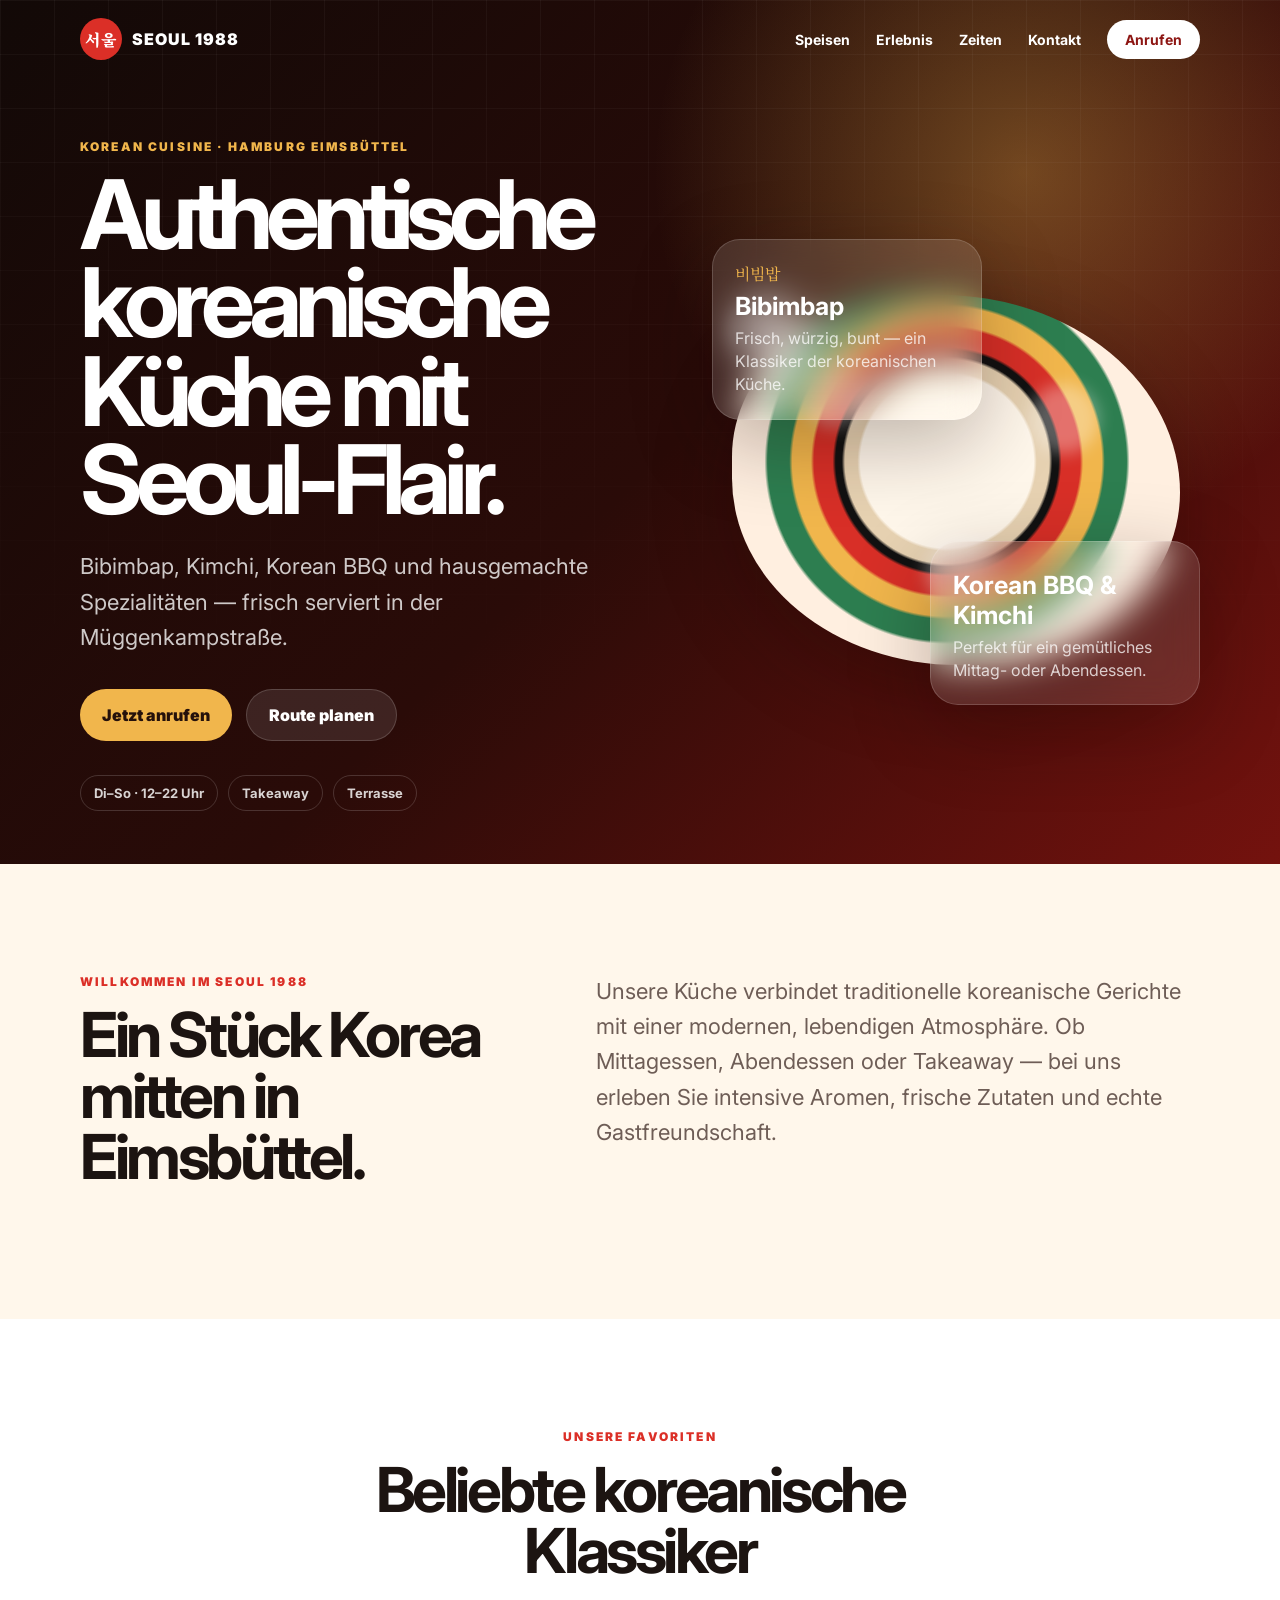
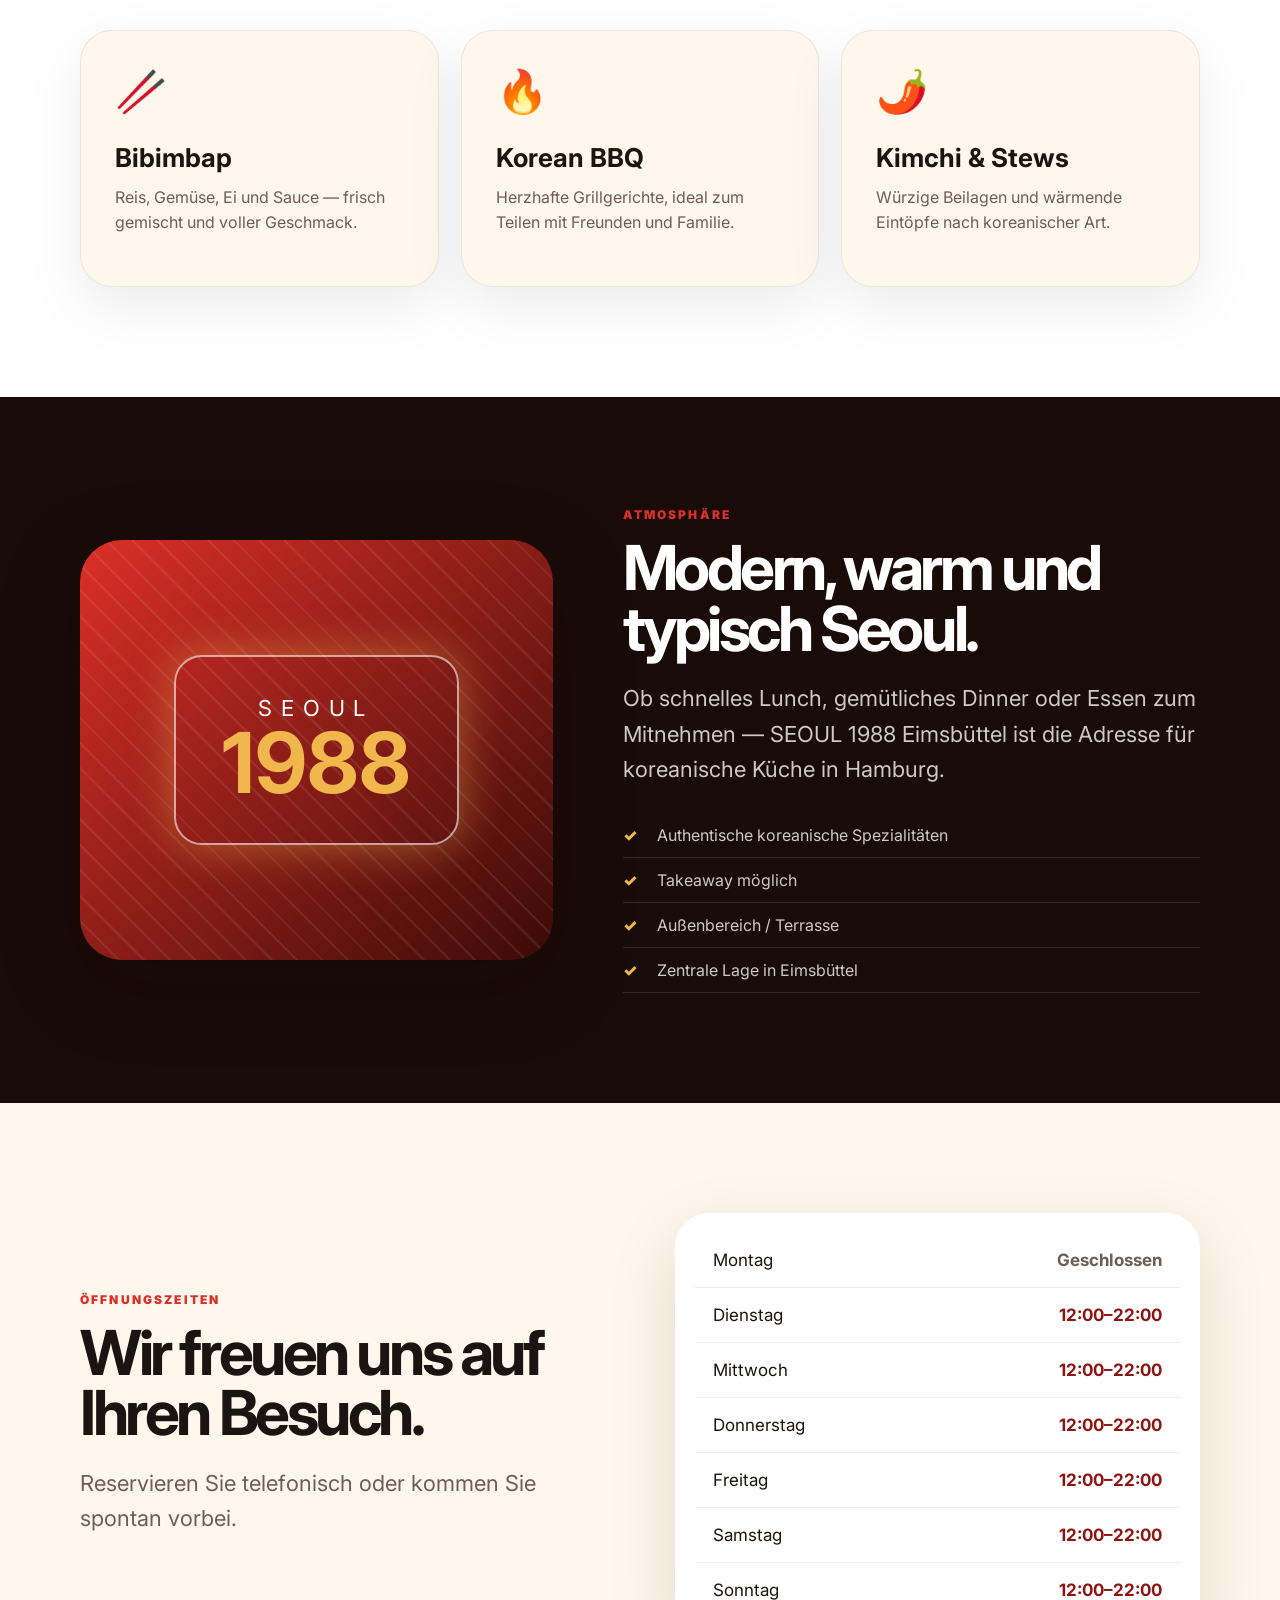
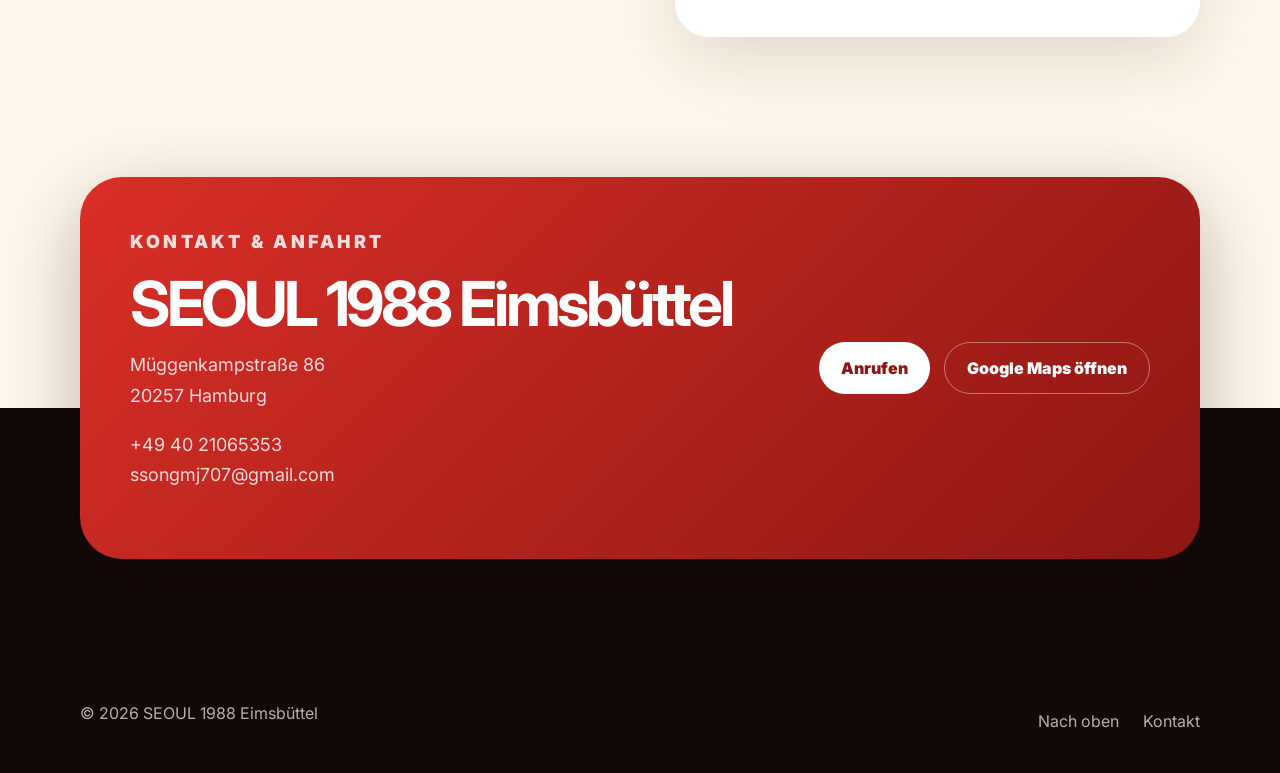
==== index.html @ b2108f38 "Add files via upload" ====
<!DOCTYPE html>
<html lang="de">
<head>
  <meta charset="UTF-8" />
  <meta name="viewport" content="width=device-width, initial-scale=1.0" />
  <title>SEOUL 1988 Eimsbüttel | Koreanisches Restaurant in Hamburg</title>
  <meta name="description" content="SEOUL 1988 Eimsbüttel in Hamburg: authentische koreanische Küche, Bibimbap, Korean BBQ, Kimchi und Takeaway. Dienstag bis Sonntag 12–22 Uhr." />
  <link rel="preconnect" href="https://fonts.googleapis.com">
  <link rel="preconnect" href="https://fonts.gstatic.com" crossorigin>
  <link href="https://fonts.googleapis.com/css2?family=Inter:wght@400;500;600;700;800;900&family=Noto+Serif+KR:wght@600;700&display=swap" rel="stylesheet">
  <link rel="stylesheet" href="style.css" />
</head>
<body>
  <header class="site-header" id="top">
    <nav class="nav">
      <a class="brand" href="#top" aria-label="SEOUL 1988 Startseite">
        <span class="brand-mark">서울</span>
        <span>SEOUL 1988</span>
      </a>
      <button class="nav-toggle" aria-label="Menü öffnen" aria-expanded="false">☰</button>
      <div class="nav-links">
        <a href="#speisen">Speisen</a>
        <a href="#erlebnis">Erlebnis</a>
        <a href="#zeiten">Zeiten</a>
        <a href="#kontakt">Kontakt</a>
        <a class="nav-cta" href="tel:+494021065353">Anrufen</a>
      </div>
    </nav>
  </header>

  <main>
    <section class="hero">
      <div class="hero-bg"></div>
      <div class="container hero-grid">
        <div class="hero-copy reveal">
          <p class="eyebrow">Korean Cuisine · Hamburg Eimsbüttel</p>
          <h1>Authentische koreanische Küche mit Seoul-Flair.</h1>
          <p class="hero-text">Bibimbap, Kimchi, Korean BBQ und hausgemachte Spezialitäten — frisch serviert in der Müggenkampstraße.</p>
          <div class="hero-actions">
            <a class="btn primary" href="tel:+494021065353">Jetzt anrufen</a>
            <a class="btn secondary" href="https://www.google.com/maps/search/?api=1&query=M%C3%BCggenkampstra%C3%9Fe%2086%2020257%20Hamburg" target="_blank" rel="noopener">Route planen</a>
          </div>
          <div class="quick-info">
            <span>Di–So · 12–22 Uhr</span>
            <span>Takeaway</span>
            <span>Terrasse</span>
          </div>
        </div>
        <div class="hero-card reveal">
          <div class="plate-card top-card">
            <span class="korean">비빔밥</span>
            <strong>Bibimbap</strong>
            <p>Frisch, würzig, bunt — ein Klassiker der koreanischen Küche.</p>
          </div>
          <div class="plate-visual" role="img" aria-label="Koreanische Speisen Illustration">
            <span></span><span></span><span></span><span></span><span></span>
          </div>
          <div class="plate-card bottom-card">
            <strong>Korean BBQ & Kimchi</strong>
            <p>Perfekt für ein gemütliches Mittag- oder Abendessen.</p>
          </div>
        </div>
      </div>
    </section>

    <section class="section intro">
      <div class="container two-col">
        <div class="reveal">
          <p class="eyebrow dark">Willkommen im SEOUL 1988</p>
          <h2>Ein Stück Korea mitten in Eimsbüttel.</h2>
        </div>
        <p class="lead reveal">Unsere Küche verbindet traditionelle koreanische Gerichte mit einer modernen, lebendigen Atmosphäre. Ob Mittagessen, Abendessen oder Takeaway — bei uns erleben Sie intensive Aromen, frische Zutaten und echte Gastfreundschaft.</p>
      </div>
    </section>

    <section class="section menu-highlight" id="speisen">
      <div class="container">
        <div class="section-head reveal">
          <p class="eyebrow dark">Unsere Favoriten</p>
          <h2>Beliebte koreanische Klassiker</h2>
        </div>
        <div class="cards">
          <article class="food-card reveal">
            <div class="food-icon">🥢</div>
            <h3>Bibimbap</h3>
            <p>Reis, Gemüse, Ei und Sauce — frisch gemischt und voller Geschmack.</p>
          </article>
          <article class="food-card reveal">
            <div class="food-icon">🔥</div>
            <h3>Korean BBQ</h3>
            <p>Herzhafte Grillgerichte, ideal zum Teilen mit Freunden und Familie.</p>
          </article>
          <article class="food-card reveal">
            <div class="food-icon">🌶️</div>
            <h3>Kimchi & Stews</h3>
            <p>Würzige Beilagen und wärmende Eintöpfe nach koreanischer Art.</p>
          </article>
        </div>
      </div>
    </section>

    <section class="section experience" id="erlebnis">
      <div class="container experience-grid">
        <div class="experience-visual reveal">
          <div class="neon-box">
            <span>SEOUL</span>
            <strong>1988</strong>
          </div>
        </div>
        <div class="reveal">
          <p class="eyebrow dark">Atmosphäre</p>
          <h2>Modern, warm und typisch Seoul.</h2>
          <p class="lead">Ob schnelles Lunch, gemütliches Dinner oder Essen zum Mitnehmen — SEOUL 1988 Eimsbüttel ist die Adresse für koreanische Küche in Hamburg.</p>
          <ul class="check-list">
            <li>Authentische koreanische Spezialitäten</li>
            <li>Takeaway möglich</li>
            <li>Außenbereich / Terrasse</li>
            <li>Zentrale Lage in Eimsbüttel</li>
          </ul>
        </div>
      </div>
    </section>

    <section class="section hours" id="zeiten">
      <div class="container hours-grid">
        <div class="reveal">
          <p class="eyebrow dark">Öffnungszeiten</p>
          <h2>Wir freuen uns auf Ihren Besuch.</h2>
          <p class="lead">Reservieren Sie telefonisch oder kommen Sie spontan vorbei.</p>
        </div>
        <div class="hours-card reveal">
          <div class="hour-row closed"><span>Montag</span><strong>Geschlossen</strong></div>
          <div class="hour-row"><span>Dienstag</span><strong>12:00–22:00</strong></div>
          <div class="hour-row"><span>Mittwoch</span><strong>12:00–22:00</strong></div>
          <div class="hour-row"><span>Donnerstag</span><strong>12:00–22:00</strong></div>
          <div class="hour-row"><span>Freitag</span><strong>12:00–22:00</strong></div>
          <div class="hour-row"><span>Samstag</span><strong>12:00–22:00</strong></div>
          <div class="hour-row"><span>Sonntag</span><strong>12:00–22:00</strong></div>
        </div>
      </div>
    </section>

    <section class="section contact" id="kontakt">
      <div class="container contact-card reveal">
        <div>
          <p class="eyebrow">Kontakt & Anfahrt</p>
          <h2>SEOUL 1988 Eimsbüttel</h2>
          <p>Müggenkampstraße 86<br>20257 Hamburg</p>
          <p><a href="tel:+494021065353">+49 40 21065353</a><br><a href="mailto:ssongmj707@gmail.com">ssongmj707@gmail.com</a></p>
        </div>
        <div class="contact-actions">
          <a class="btn light" href="tel:+494021065353">Anrufen</a>
          <a class="btn outline-light" href="https://www.google.com/maps/search/?api=1&query=M%C3%BCggenkampstra%C3%9Fe%2086%2020257%20Hamburg" target="_blank" rel="noopener">Google Maps öffnen</a>
        </div>
      </div>
    </section>
  </main>

  <footer class="footer">
    <div class="container footer-grid">
      <p>© <span id="year"></span> SEOUL 1988 Eimsbüttel</p>
      <div>
        <a href="#top">Nach oben</a>
        <a href="#kontakt">Kontakt</a>
      </div>
    </div>
  </footer>

  <script src="script.js"></script>
</body>
</html>
---- style.css ----
:root{--bg:#130b09;--paper:#fff7eb;--ink:#1c1411;--muted:#6e5d56;--red:#db2f27;--red2:#8d1613;--gold:#f1b64c;--line:rgba(255,255,255,.16);--shadow:0 24px 80px rgba(25,7,5,.28)}*{box-sizing:border-box}html{scroll-behavior:smooth}body{margin:0;font-family:Inter,system-ui,-apple-system,Segoe UI,sans-serif;background:var(--paper);color:var(--ink)}a{color:inherit;text-decoration:none}.container{width:min(1120px,92vw);margin:auto}.site-header{position:fixed;top:0;left:0;right:0;z-index:20;padding:18px 0;transition:.25s}.site-header.scrolled{background:rgba(19,11,9,.88);backdrop-filter:blur(18px);padding:10px 0}.nav{width:min(1120px,92vw);margin:auto;display:flex;align-items:center;justify-content:space-between}.brand{display:flex;align-items:center;gap:10px;color:#fff;font-weight:900;letter-spacing:.06em}.brand-mark{display:grid;place-items:center;width:42px;height:42px;border-radius:50%;background:var(--red);font-family:'Noto Serif KR',serif}.nav-links{display:flex;align-items:center;gap:26px;color:#fff;font-size:14px;font-weight:700}.nav-cta{background:#fff;color:var(--red2);padding:11px 18px;border-radius:999px}.nav-toggle{display:none;background:none;border:0;color:white;font-size:28px}.hero{position:relative;min-height:96vh;display:flex;align-items:center;overflow:hidden;background:radial-gradient(circle at 80% 20%,rgba(241,182,76,.35),transparent 30%),linear-gradient(135deg,#120907 0%,#2a0b08 52%,#74120e 100%);color:#fff}.hero-bg:before{content:"";position:absolute;inset:0;background-image:linear-gradient(rgba(255,255,255,.04) 1px,transparent 1px),linear-gradient(90deg,rgba(255,255,255,.04) 1px,transparent 1px);background-size:54px 54px;mask-image:linear-gradient(to bottom,#000,transparent 85%)}.hero-grid{position:relative;display:grid;grid-template-columns:1.08fr .92fr;align-items:center;gap:60px;padding-top:86px}.eyebrow{margin:0 0 16px;text-transform:uppercase;letter-spacing:.18em;color:var(--gold);font-size:12px;font-weight:900}.eyebrow.dark{color:var(--red)}h1,h2,h3,p{margin-top:0}h1{font-size:clamp(48px,8vw,96px);line-height:.92;letter-spacing:-.075em;margin-bottom:26px}h2{font-size:clamp(34px,5vw,62px);line-height:.98;letter-spacing:-.055em;margin-bottom:22px}.hero-text,.lead{font-size:clamp(18px,2vw,22px);line-height:1.6;color:rgba(255,255,255,.78);max-width:650px}.lead{color:var(--muted)}.hero-actions{display:flex;gap:14px;flex-wrap:wrap;margin:34px 0}.btn{display:inline-flex;align-items:center;justify-content:center;border-radius:999px;padding:15px 22px;font-weight:900;transition:.2s}.btn:hover{transform:translateY(-2px)}.primary{background:var(--gold);color:#25110b}.secondary{background:rgba(255,255,255,.1);border:1px solid var(--line);color:#fff}.light{background:#fff;color:var(--red2)}.outline-light{border:1px solid rgba(255,255,255,.4);color:#fff}.quick-info{display:flex;gap:10px;flex-wrap:wrap}.quick-info span{border:1px solid var(--line);border-radius:999px;padding:9px 13px;color:rgba(255,255,255,.82);font-size:13px;font-weight:700}.hero-card{position:relative;min-height:540px}.plate-visual{position:absolute;inset:90px 20px 80px;border-radius:45% 55% 48% 52%;background:radial-gradient(circle at 48% 45%,#fff7eb 0 28%,#e7d2b2 29% 33%,#111 34% 36%,#d82f27 37% 43%,#f1b64c 44% 50%,#2d7e50 51% 58%,#ffefe0 59% 100%);box-shadow:var(--shadow);animation:float 5s ease-in-out infinite}.plate-visual span{position:absolute;width:70px;height:70px;border-radius:50%;background:rgba(255,255,255,.32);filter:blur(8px)}.plate-visual span:nth-child(1){left:15%;top:17%}.plate-visual span:nth-child(2){right:18%;top:24%}.plate-visual span:nth-child(3){left:43%;bottom:16%}.plate-card{position:absolute;z-index:2;background:rgba(255,255,255,.12);border:1px solid var(--line);backdrop-filter:blur(18px);border-radius:28px;padding:22px;box-shadow:var(--shadow);max-width:270px}.plate-card strong{display:block;font-size:25px;margin:6px 0}.plate-card p{color:rgba(255,255,255,.76);line-height:1.45;margin:0}.korean{color:var(--gold);font-family:'Noto Serif KR',serif}.top-card{top:34px;left:0}.bottom-card{right:0;bottom:40px}.section{padding:110px 0}.two-col{display:grid;grid-template-columns:.85fr 1.15fr;gap:70px;align-items:start}.menu-highlight{background:#fff}.section-head{text-align:center;max-width:720px;margin:0 auto 48px}.cards{display:grid;grid-template-columns:repeat(3,1fr);gap:22px}.food-card{background:var(--paper);border:1px solid rgba(28,20,17,.08);border-radius:32px;padding:34px;box-shadow:0 20px 60px rgba(30,14,9,.08)}.food-icon{font-size:42px;margin-bottom:26px}.food-card h3{font-size:26px;margin-bottom:12px}.food-card p{color:var(--muted);line-height:1.6}.experience{background:#190b08;color:#fff}.experience h2{color:#fff}.experience-grid{display:grid;grid-template-columns:.9fr 1.1fr;gap:70px;align-items:center}.experience .lead,.experience li{color:rgba(255,255,255,.78)}.experience-visual{min-height:420px;border-radius:42px;background:linear-gradient(135deg,#db2f27,#3b0b08);display:grid;place-items:center;box-shadow:var(--shadow);overflow:hidden;position:relative}.experience-visual:before{content:"";position:absolute;inset:-30%;background:repeating-linear-gradient(45deg,rgba(255,255,255,.08) 0 2px,transparent 2px 18px);animation:move 12s linear infinite}.neon-box{position:relative;text-align:center;border:2px solid rgba(255,255,255,.6);border-radius:28px;padding:38px 46px;box-shadow:0 0 45px rgba(241,182,76,.45)}.neon-box span{display:block;font-size:22px;letter-spacing:.4em}.neon-box strong{font-size:84px;line-height:1;color:var(--gold)}.check-list{list-style:none;padding:0;margin:26px 0 0}.check-list li{padding:12px 0 12px 34px;position:relative;border-bottom:1px solid rgba(255,255,255,.12)}.check-list li:before{content:"✓";position:absolute;left:0;color:var(--gold);font-weight:900}.hours{background:var(--paper)}.hours-grid{display:grid;grid-template-columns:1fr 1fr;gap:70px;align-items:center}.hours-card{background:#fff;border-radius:34px;padding:20px;box-shadow:0 24px 70px rgba(30,14,9,.12)}.hour-row{display:flex;justify-content:space-between;gap:20px;padding:17px 18px;border-bottom:1px solid rgba(28,20,17,.08);font-size:17px}.hour-row:last-child{border-bottom:0}.hour-row strong{color:var(--red2)}.closed strong{color:var(--muted)}.contact{padding-top:30px;background:linear-gradient(to bottom,var(--paper) 0 50%,#120907 50% 100%)}.contact-card{display:grid;grid-template-columns:1fr auto;gap:30px;align-items:center;background:linear-gradient(135deg,#d92f27,#8d1613);color:#fff;border-radius:42px;padding:50px;box-shadow:var(--shadow)}.contact-card h2{margin-bottom:16px}.contact-card p{font-size:18px;line-height:1.7;color:rgba(255,255,255,.84)}.contact-actions{display:flex;gap:14px;flex-wrap:wrap}.footer{background:#120907;color:rgba(255,255,255,.68);padding:34px 0}.footer-grid{display:flex;align-items:center;justify-content:space-between;gap:20px}.footer a{margin-left:20px}.reveal{opacity:0;transform:translateY(24px);transition:.65s ease}.reveal.visible{opacity:1;transform:none}@keyframes float{50%{transform:translateY(-16px) rotate(2deg)}}@keyframes move{to{transform:translateX(80px)}}@media(max-width:860px){.nav-toggle{display:block}.nav-links{position:absolute;top:72px;left:4vw;right:4vw;background:rgba(19,11,9,.96);border:1px solid var(--line);border-radius:24px;padding:22px;display:none;flex-direction:column;align-items:flex-start}.nav-links.open{display:flex}.hero-grid,.two-col,.experience-grid,.hours-grid,.contact-card{grid-template-columns:1fr}.hero{min-height:auto;padding:120px 0 70px}.hero-card{min-height:430px}.cards{grid-template-columns:1fr}.section{padding:74px 0}.contact-card{padding:34px}.footer-grid{flex-direction:column;align-items:flex-start}.footer a{margin:0 18px 0 0}}@media(max-width:520px){h1{font-size:50px}.hero-card{display:none}.contact-actions,.hero-actions{flex-direction:column}.btn{width:100%}}
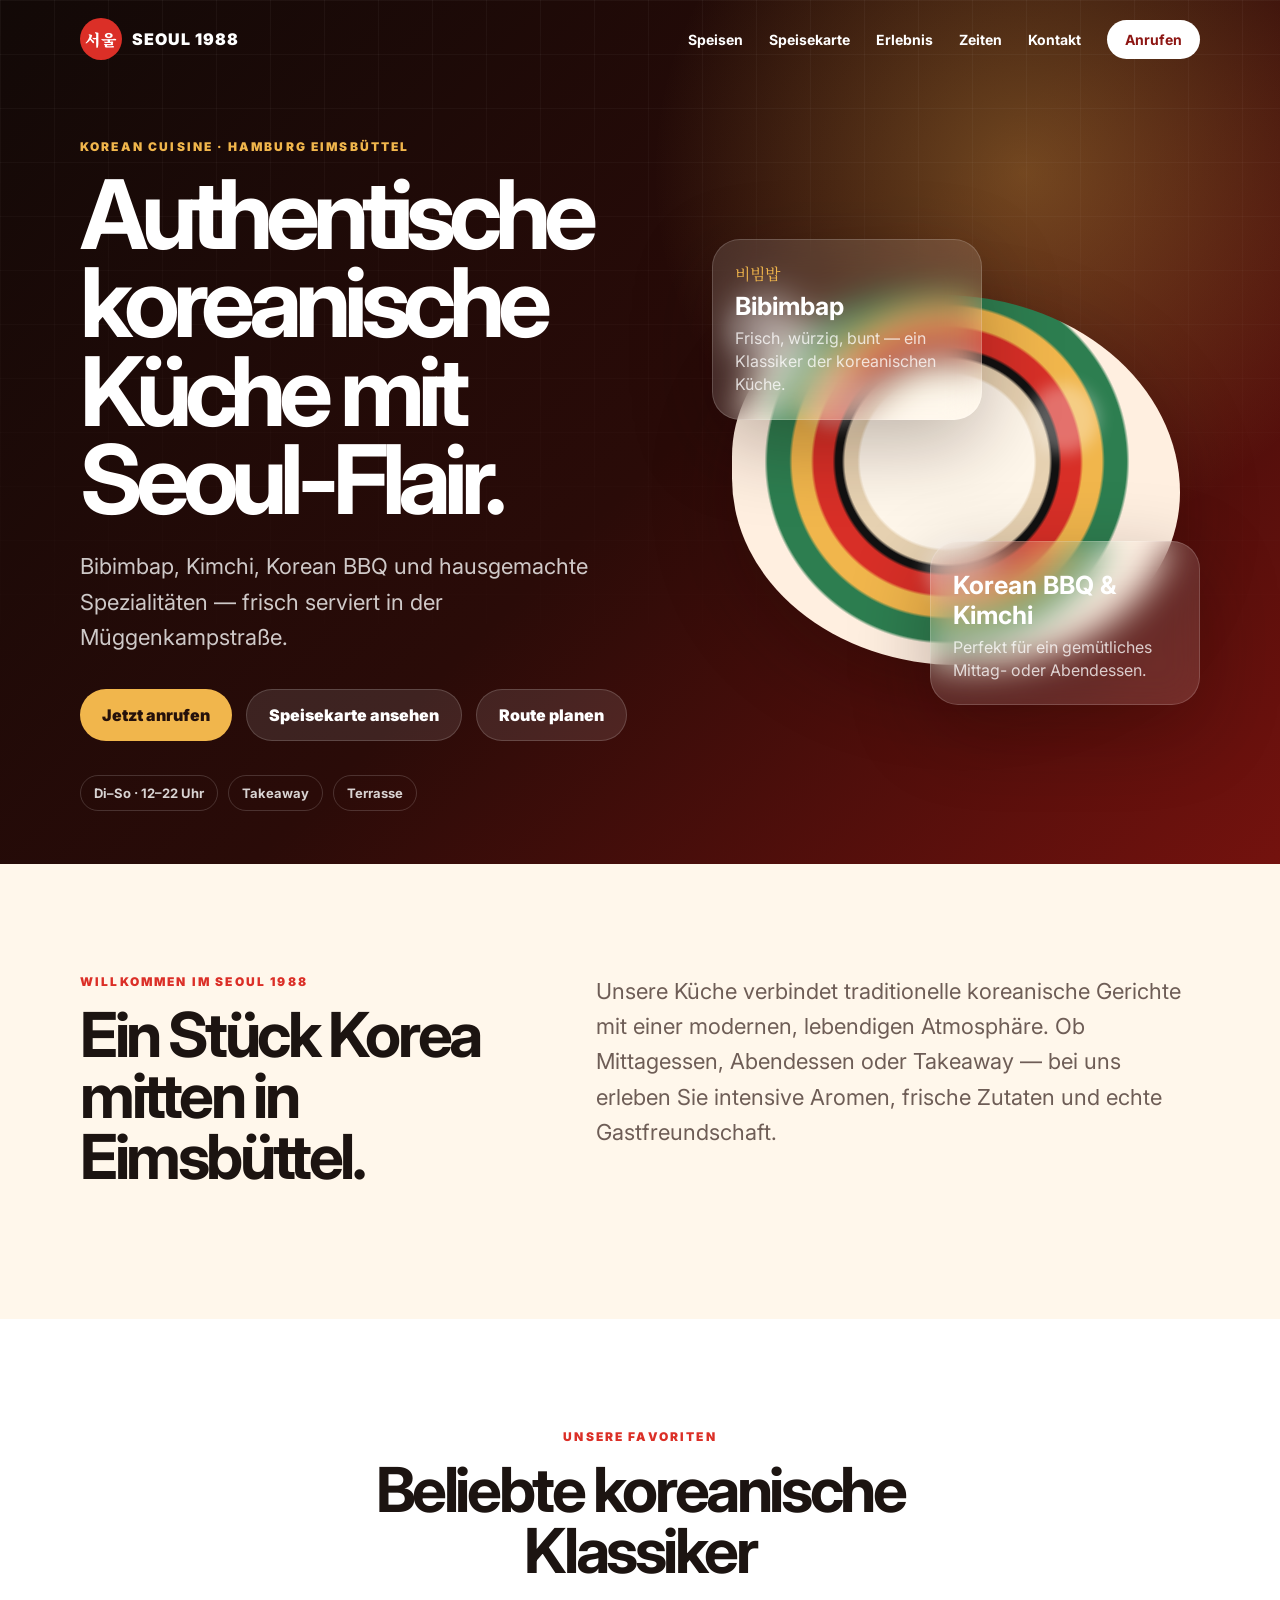
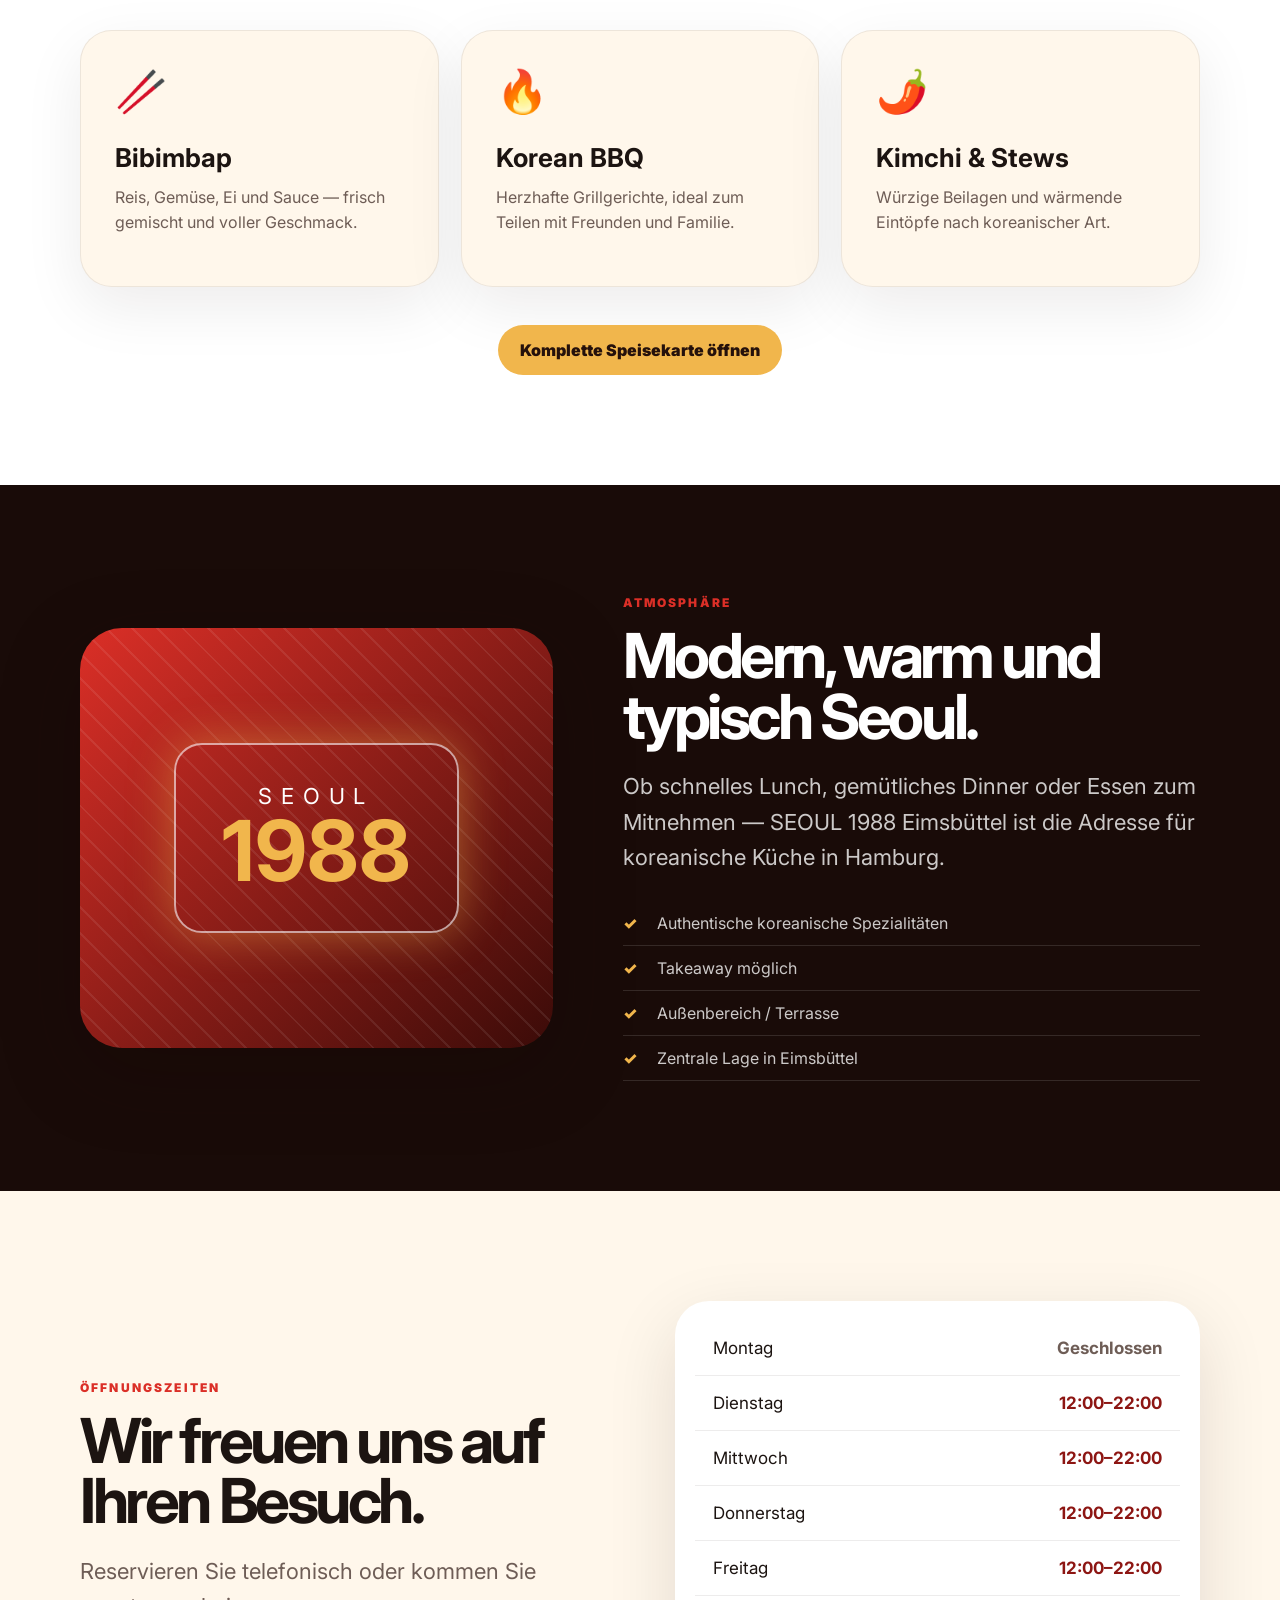
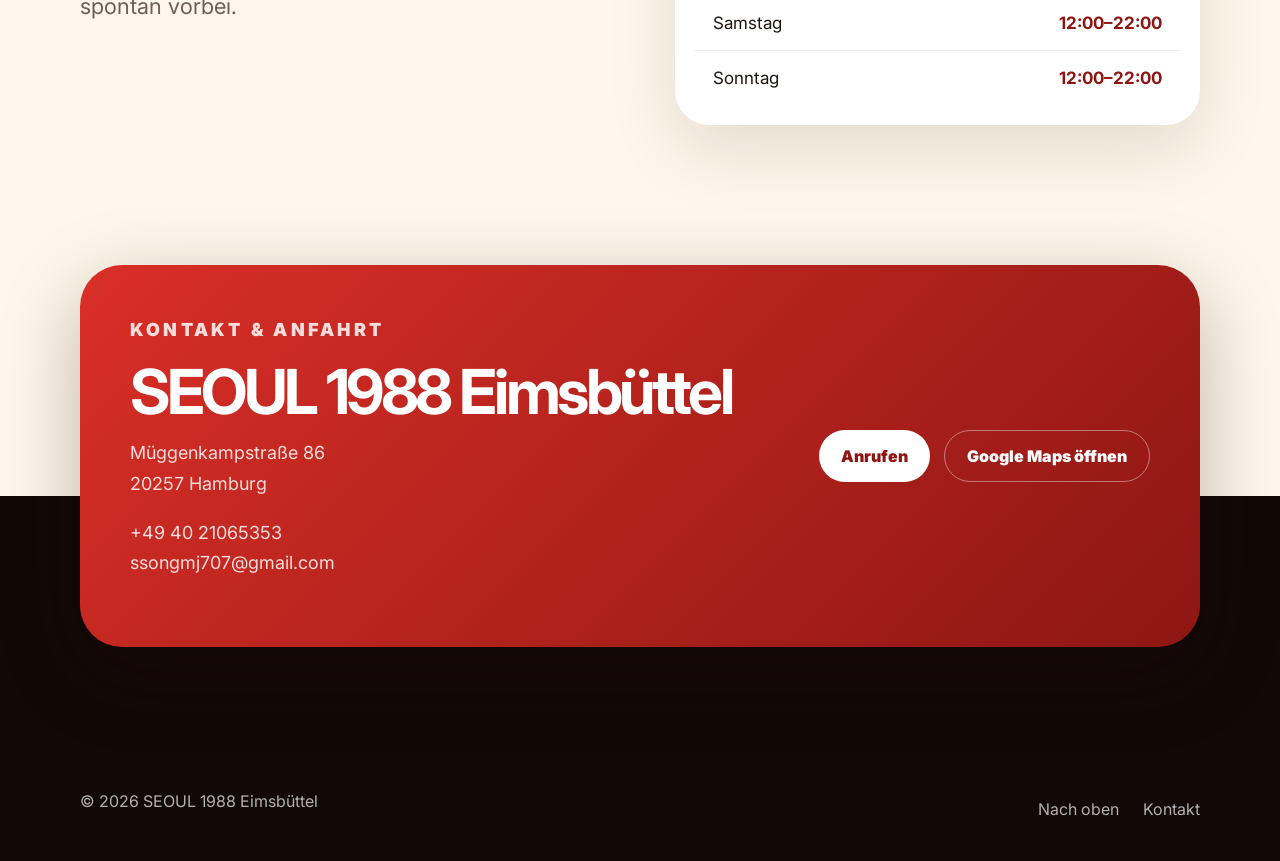
==== commit 46224bd9: "Add files via upload" ====
--- a/index.html
+++ b/index.html
@@ -20,6 +20,7 @@
       <button class="nav-toggle" aria-label="Menü öffnen" aria-expanded="false">☰</button>
       <div class="nav-links">
         <a href="#speisen">Speisen</a>
+        <a href="speisekarte.html">Speisekarte</a>
         <a href="#erlebnis">Erlebnis</a>
         <a href="#zeiten">Zeiten</a>
         <a href="#kontakt">Kontakt</a>
@@ -38,6 +39,7 @@
           <p class="hero-text">Bibimbap, Kimchi, Korean BBQ und hausgemachte Spezialitäten — frisch serviert in der Müggenkampstraße.</p>
           <div class="hero-actions">
             <a class="btn primary" href="tel:+494021065353">Jetzt anrufen</a>
+            <a class="btn secondary" href="speisekarte.html">Speisekarte ansehen</a>
             <a class="btn secondary" href="https://www.google.com/maps/search/?api=1&query=M%C3%BCggenkampstra%C3%9Fe%2086%2020257%20Hamburg" target="_blank" rel="noopener">Route planen</a>
           </div>
           <div class="quick-info">
@@ -96,6 +98,7 @@
             <p>Würzige Beilagen und wärmende Eintöpfe nach koreanischer Art.</p>
           </article>
         </div>
+        <div class="menu-cta reveal"><a class="btn primary" href="speisekarte.html">Komplette Speisekarte öffnen</a></div>
       </div>
     </section>
 
--- a/style.css
+++ b/style.css
@@ -1 +1,2 @@
 :root{--bg:#130b09;--paper:#fff7eb;--ink:#1c1411;--muted:#6e5d56;--red:#db2f27;--red2:#8d1613;--gold:#f1b64c;--line:rgba(255,255,255,.16);--shadow:0 24px 80px rgba(25,7,5,.28)}*{box-sizing:border-box}html{scroll-behavior:smooth}body{margin:0;font-family:Inter,system-ui,-apple-system,Segoe UI,sans-serif;background:var(--paper);color:var(--ink)}a{color:inherit;text-decoration:none}.container{width:min(1120px,92vw);margin:auto}.site-header{position:fixed;top:0;left:0;right:0;z-index:20;padding:18px 0;transition:.25s}.site-header.scrolled{background:rgba(19,11,9,.88);backdrop-filter:blur(18px);padding:10px 0}.nav{width:min(1120px,92vw);margin:auto;display:flex;align-items:center;justify-content:space-between}.brand{display:flex;align-items:center;gap:10px;color:#fff;font-weight:900;letter-spacing:.06em}.brand-mark{display:grid;place-items:center;width:42px;height:42px;border-radius:50%;background:var(--red);font-family:'Noto Serif KR',serif}.nav-links{display:flex;align-items:center;gap:26px;color:#fff;font-size:14px;font-weight:700}.nav-cta{background:#fff;color:var(--red2);padding:11px 18px;border-radius:999px}.nav-toggle{display:none;background:none;border:0;color:white;font-size:28px}.hero{position:relative;min-height:96vh;display:flex;align-items:center;overflow:hidden;background:radial-gradient(circle at 80% 20%,rgba(241,182,76,.35),transparent 30%),linear-gradient(135deg,#120907 0%,#2a0b08 52%,#74120e 100%);color:#fff}.hero-bg:before{content:"";position:absolute;inset:0;background-image:linear-gradient(rgba(255,255,255,.04) 1px,transparent 1px),linear-gradient(90deg,rgba(255,255,255,.04) 1px,transparent 1px);background-size:54px 54px;mask-image:linear-gradient(to bottom,#000,transparent 85%)}.hero-grid{position:relative;display:grid;grid-template-columns:1.08fr .92fr;align-items:center;gap:60px;padding-top:86px}.eyebrow{margin:0 0 16px;text-transform:uppercase;letter-spacing:.18em;color:var(--gold);font-size:12px;font-weight:900}.eyebrow.dark{color:var(--red)}h1,h2,h3,p{margin-top:0}h1{font-size:clamp(48px,8vw,96px);line-height:.92;letter-spacing:-.075em;margin-bottom:26px}h2{font-size:clamp(34px,5vw,62px);line-height:.98;letter-spacing:-.055em;margin-bottom:22px}.hero-text,.lead{font-size:clamp(18px,2vw,22px);line-height:1.6;color:rgba(255,255,255,.78);max-width:650px}.lead{color:var(--muted)}.hero-actions{display:flex;gap:14px;flex-wrap:wrap;margin:34px 0}.btn{display:inline-flex;align-items:center;justify-content:center;border-radius:999px;padding:15px 22px;font-weight:900;transition:.2s}.btn:hover{transform:translateY(-2px)}.primary{background:var(--gold);color:#25110b}.secondary{background:rgba(255,255,255,.1);border:1px solid var(--line);color:#fff}.light{background:#fff;color:var(--red2)}.outline-light{border:1px solid rgba(255,255,255,.4);color:#fff}.quick-info{display:flex;gap:10px;flex-wrap:wrap}.quick-info span{border:1px solid var(--line);border-radius:999px;padding:9px 13px;color:rgba(255,255,255,.82);font-size:13px;font-weight:700}.hero-card{position:relative;min-height:540px}.plate-visual{position:absolute;inset:90px 20px 80px;border-radius:45% 55% 48% 52%;background:radial-gradient(circle at 48% 45%,#fff7eb 0 28%,#e7d2b2 29% 33%,#111 34% 36%,#d82f27 37% 43%,#f1b64c 44% 50%,#2d7e50 51% 58%,#ffefe0 59% 100%);box-shadow:var(--shadow);animation:float 5s ease-in-out infinite}.plate-visual span{position:absolute;width:70px;height:70px;border-radius:50%;background:rgba(255,255,255,.32);filter:blur(8px)}.plate-visual span:nth-child(1){left:15%;top:17%}.plate-visual span:nth-child(2){right:18%;top:24%}.plate-visual span:nth-child(3){left:43%;bottom:16%}.plate-card{position:absolute;z-index:2;background:rgba(255,255,255,.12);border:1px solid var(--line);backdrop-filter:blur(18px);border-radius:28px;padding:22px;box-shadow:var(--shadow);max-width:270px}.plate-card strong{display:block;font-size:25px;margin:6px 0}.plate-card p{color:rgba(255,255,255,.76);line-height:1.45;margin:0}.korean{color:var(--gold);font-family:'Noto Serif KR',serif}.top-card{top:34px;left:0}.bottom-card{right:0;bottom:40px}.section{padding:110px 0}.two-col{display:grid;grid-template-columns:.85fr 1.15fr;gap:70px;align-items:start}.menu-highlight{background:#fff}.section-head{text-align:center;max-width:720px;margin:0 auto 48px}.cards{display:grid;grid-template-columns:repeat(3,1fr);gap:22px}.food-card{background:var(--paper);border:1px solid rgba(28,20,17,.08);border-radius:32px;padding:34px;box-shadow:0 20px 60px rgba(30,14,9,.08)}.food-icon{font-size:42px;margin-bottom:26px}.food-card h3{font-size:26px;margin-bottom:12px}.food-card p{color:var(--muted);line-height:1.6}.experience{background:#190b08;color:#fff}.experience h2{color:#fff}.experience-grid{display:grid;grid-template-columns:.9fr 1.1fr;gap:70px;align-items:center}.experience .lead,.experience li{color:rgba(255,255,255,.78)}.experience-visual{min-height:420px;border-radius:42px;background:linear-gradient(135deg,#db2f27,#3b0b08);display:grid;place-items:center;box-shadow:var(--shadow);overflow:hidden;position:relative}.experience-visual:before{content:"";position:absolute;inset:-30%;background:repeating-linear-gradient(45deg,rgba(255,255,255,.08) 0 2px,transparent 2px 18px);animation:move 12s linear infinite}.neon-box{position:relative;text-align:center;border:2px solid rgba(255,255,255,.6);border-radius:28px;padding:38px 46px;box-shadow:0 0 45px rgba(241,182,76,.45)}.neon-box span{display:block;font-size:22px;letter-spacing:.4em}.neon-box strong{font-size:84px;line-height:1;color:var(--gold)}.check-list{list-style:none;padding:0;margin:26px 0 0}.check-list li{padding:12px 0 12px 34px;position:relative;border-bottom:1px solid rgba(255,255,255,.12)}.check-list li:before{content:"✓";position:absolute;left:0;color:var(--gold);font-weight:900}.hours{background:var(--paper)}.hours-grid{display:grid;grid-template-columns:1fr 1fr;gap:70px;align-items:center}.hours-card{background:#fff;border-radius:34px;padding:20px;box-shadow:0 24px 70px rgba(30,14,9,.12)}.hour-row{display:flex;justify-content:space-between;gap:20px;padding:17px 18px;border-bottom:1px solid rgba(28,20,17,.08);font-size:17px}.hour-row:last-child{border-bottom:0}.hour-row strong{color:var(--red2)}.closed strong{color:var(--muted)}.contact{padding-top:30px;background:linear-gradient(to bottom,var(--paper) 0 50%,#120907 50% 100%)}.contact-card{display:grid;grid-template-columns:1fr auto;gap:30px;align-items:center;background:linear-gradient(135deg,#d92f27,#8d1613);color:#fff;border-radius:42px;padding:50px;box-shadow:var(--shadow)}.contact-card h2{margin-bottom:16px}.contact-card p{font-size:18px;line-height:1.7;color:rgba(255,255,255,.84)}.contact-actions{display:flex;gap:14px;flex-wrap:wrap}.footer{background:#120907;color:rgba(255,255,255,.68);padding:34px 0}.footer-grid{display:flex;align-items:center;justify-content:space-between;gap:20px}.footer a{margin-left:20px}.reveal{opacity:0;transform:translateY(24px);transition:.65s ease}.reveal.visible{opacity:1;transform:none}@keyframes float{50%{transform:translateY(-16px) rotate(2deg)}}@keyframes move{to{transform:translateX(80px)}}@media(max-width:860px){.nav-toggle{display:block}.nav-links{position:absolute;top:72px;left:4vw;right:4vw;background:rgba(19,11,9,.96);border:1px solid var(--line);border-radius:24px;padding:22px;display:none;flex-direction:column;align-items:flex-start}.nav-links.open{display:flex}.hero-grid,.two-col,.experience-grid,.hours-grid,.contact-card{grid-template-columns:1fr}.hero{min-height:auto;padding:120px 0 70px}.hero-card{min-height:430px}.cards{grid-template-columns:1fr}.section{padding:74px 0}.contact-card{padding:34px}.footer-grid{flex-direction:column;align-items:flex-start}.footer a{margin:0 18px 0 0}}@media(max-width:520px){h1{font-size:50px}.hero-card{display:none}.contact-actions,.hero-actions{flex-direction:column}.btn{width:100%}}
+.menu-cta{text-align:center;margin-top:38px}.menu-page{background:#fff7eb}.menu-hero{padding:150px 0 70px;background:radial-gradient(circle at 80% 0,rgba(241,182,76,.28),transparent 34%),linear-gradient(135deg,#120907,#74120e);color:#fff}.menu-hero h1{max-width:900px}.menu-pills{display:flex;flex-wrap:wrap;gap:10px;margin-top:30px}.menu-pills a{border:1px solid rgba(255,255,255,.22);background:rgba(255,255,255,.09);color:#fff;border-radius:999px;padding:11px 15px;font-weight:900;font-size:14px}.menu-board{background:#fff7eb}.menu-layout{display:grid;grid-template-columns:repeat(2,1fr);gap:24px}.menu-category{background:#fff;border:1px solid rgba(28,20,17,.08);border-radius:32px;padding:30px;box-shadow:0 20px 60px rgba(30,14,9,.08);scroll-margin-top:100px}.menu-category h2{font-size:34px;margin-bottom:18px;color:#8d1613}.category-note{color:#6e5d56;line-height:1.5;margin-bottom:18px}.dish{display:flex;justify-content:space-between;gap:20px;padding:15px 0;border-bottom:1px dashed rgba(28,20,17,.18)}.dish:last-child{border-bottom:0}.dish strong{font-size:17px}.dish span{display:block;color:#6e5d56;font-size:14px;line-height:1.45;margin-top:5px}.dish b{white-space:nowrap;color:#db2f27;font-size:18px}.dish.small{padding:11px 0}.drinks{background:linear-gradient(180deg,#fff,#fff7eb)}.original-menu{background:#fff}.original-menu img{width:100%;border-radius:32px;box-shadow:0 24px 70px rgba(30,14,9,.16);border:1px solid rgba(28,20,17,.08)}@media(max-width:860px){.menu-layout{grid-template-columns:1fr}.menu-hero{padding:130px 0 56px}.menu-category{padding:24px}.dish{gap:14px}.dish strong{font-size:16px}}
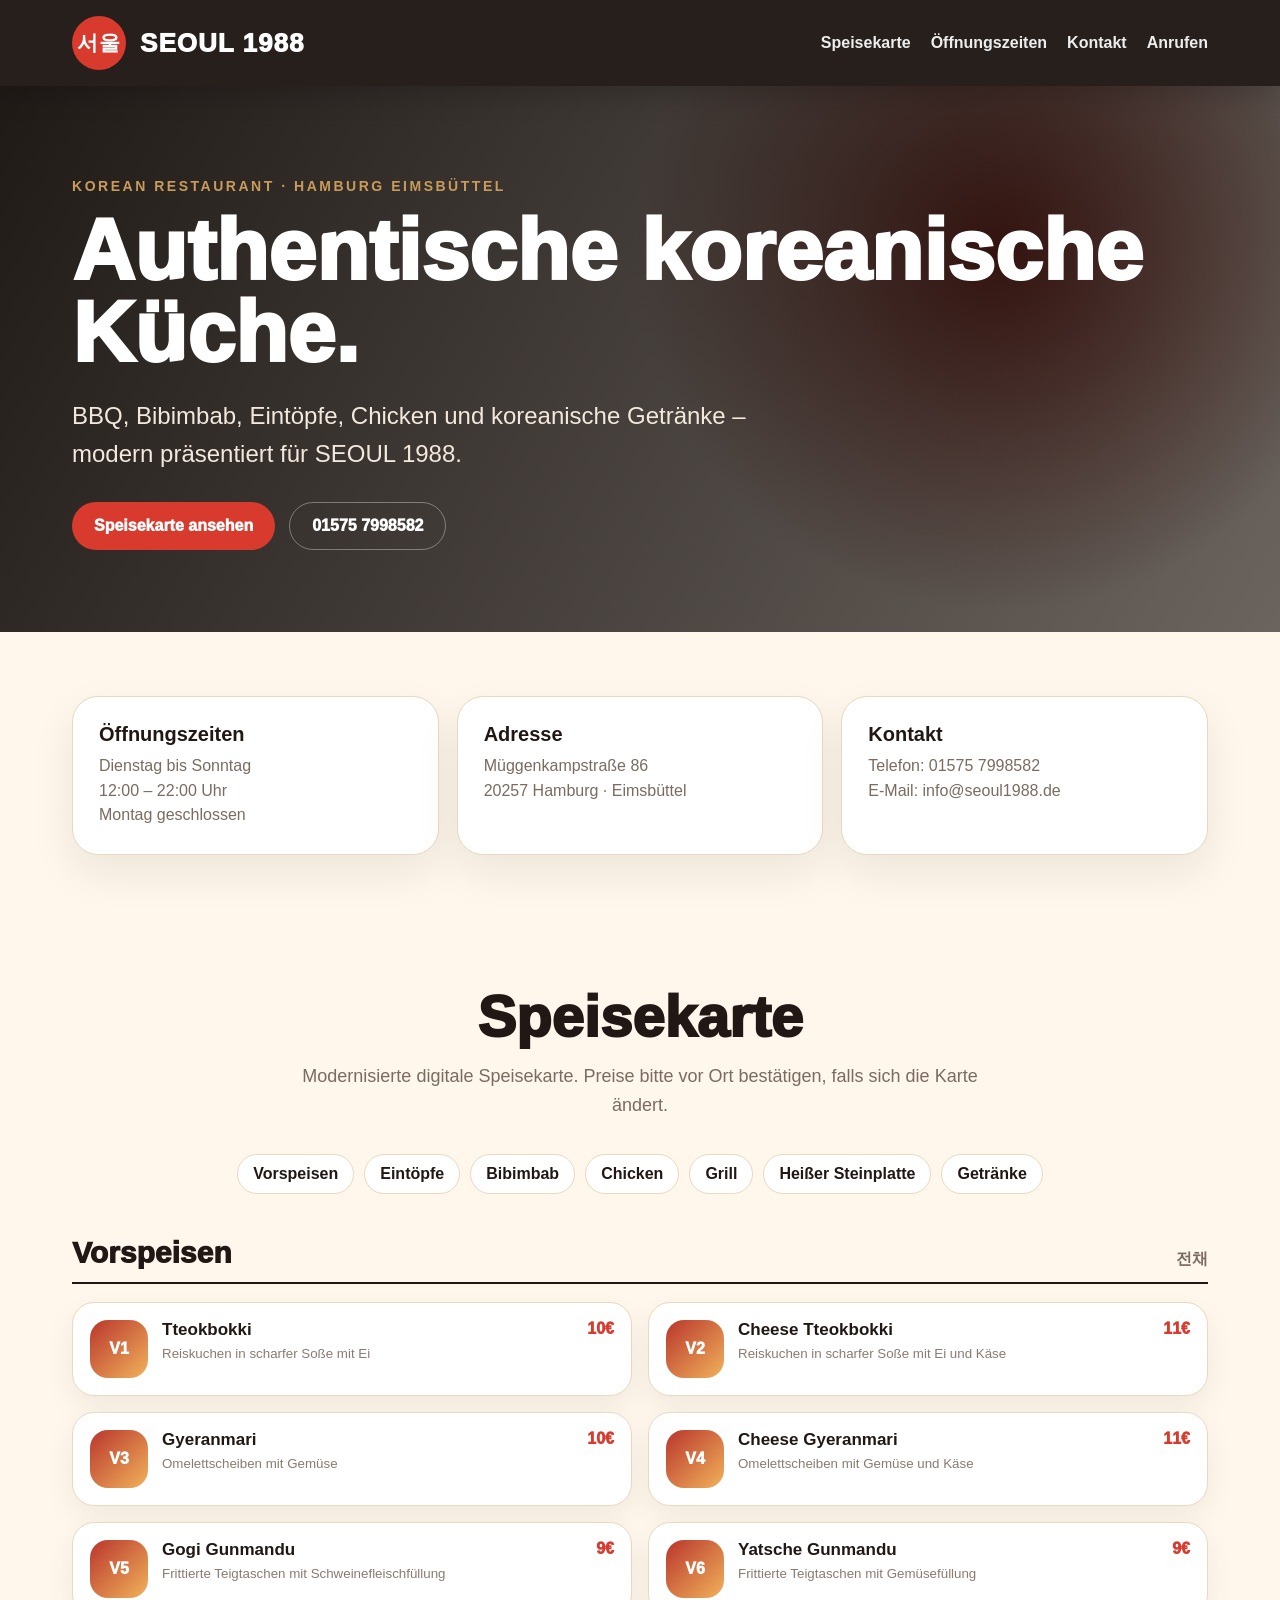
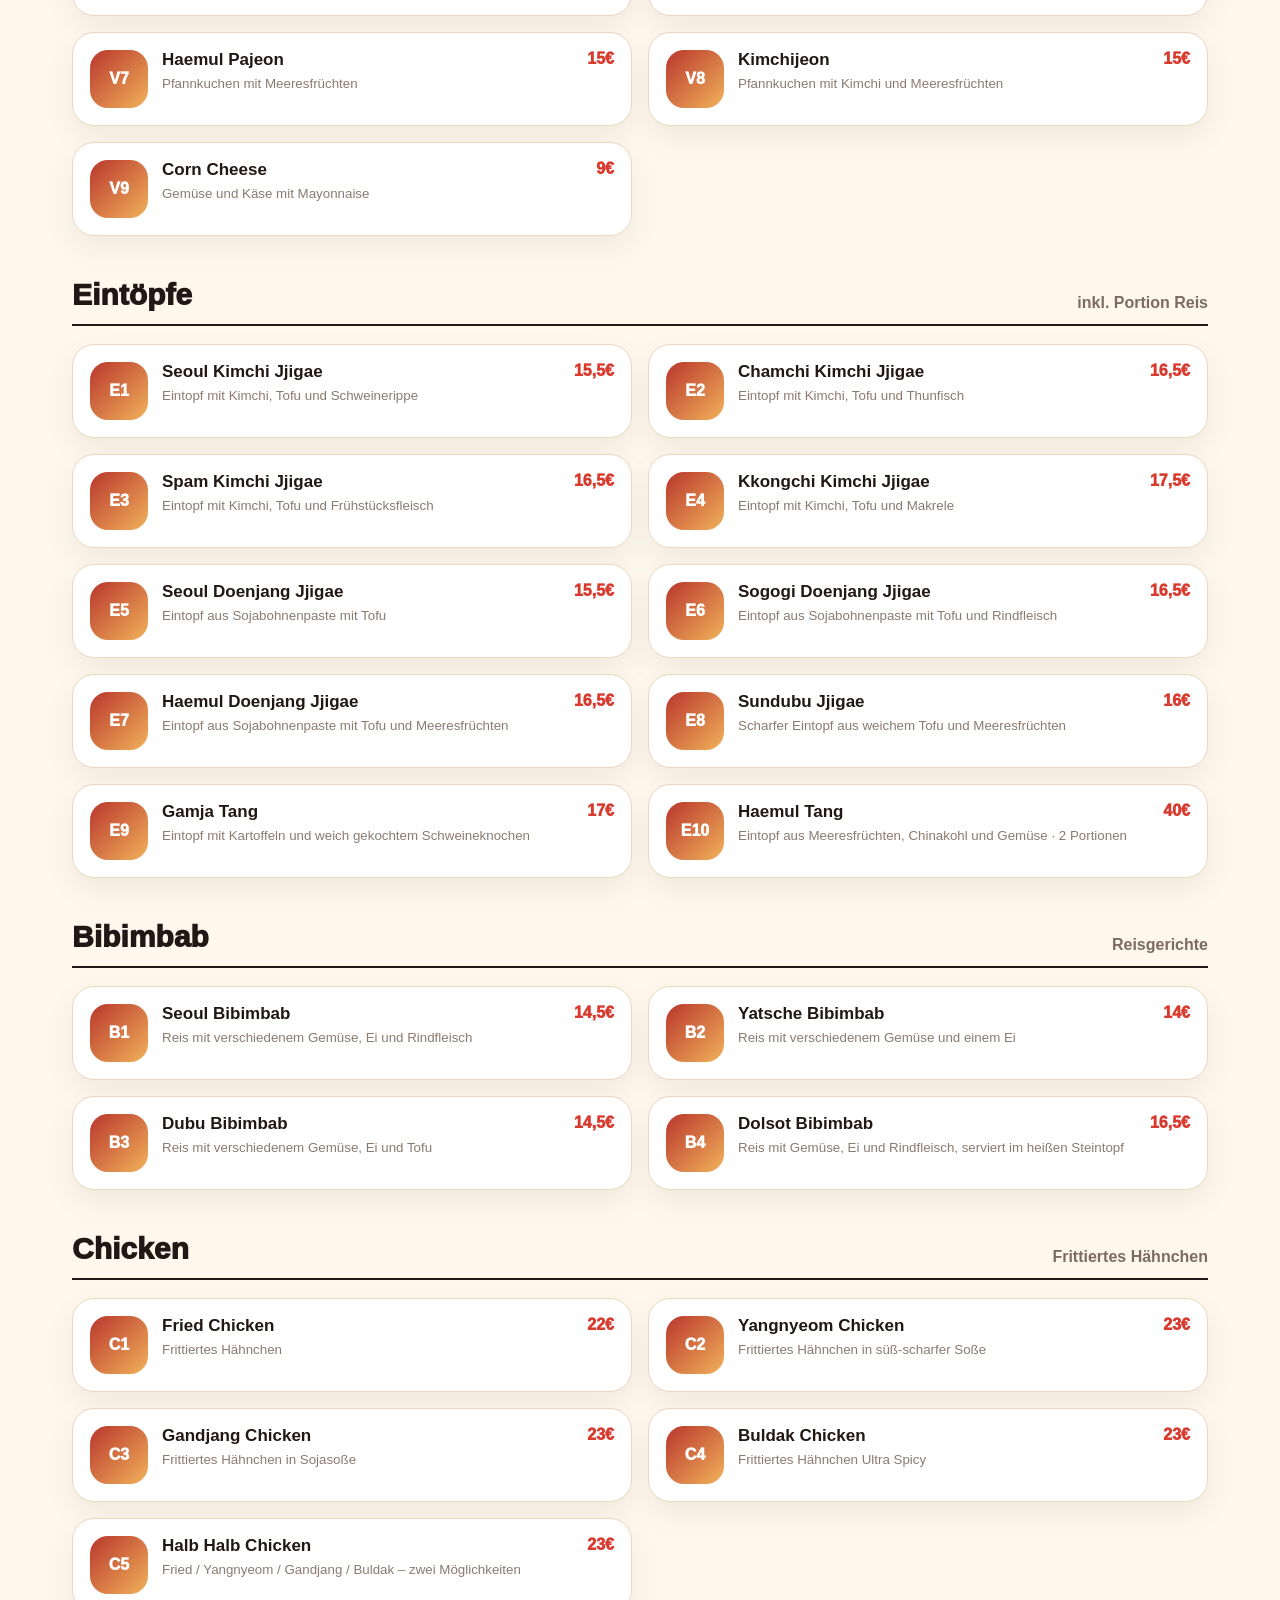
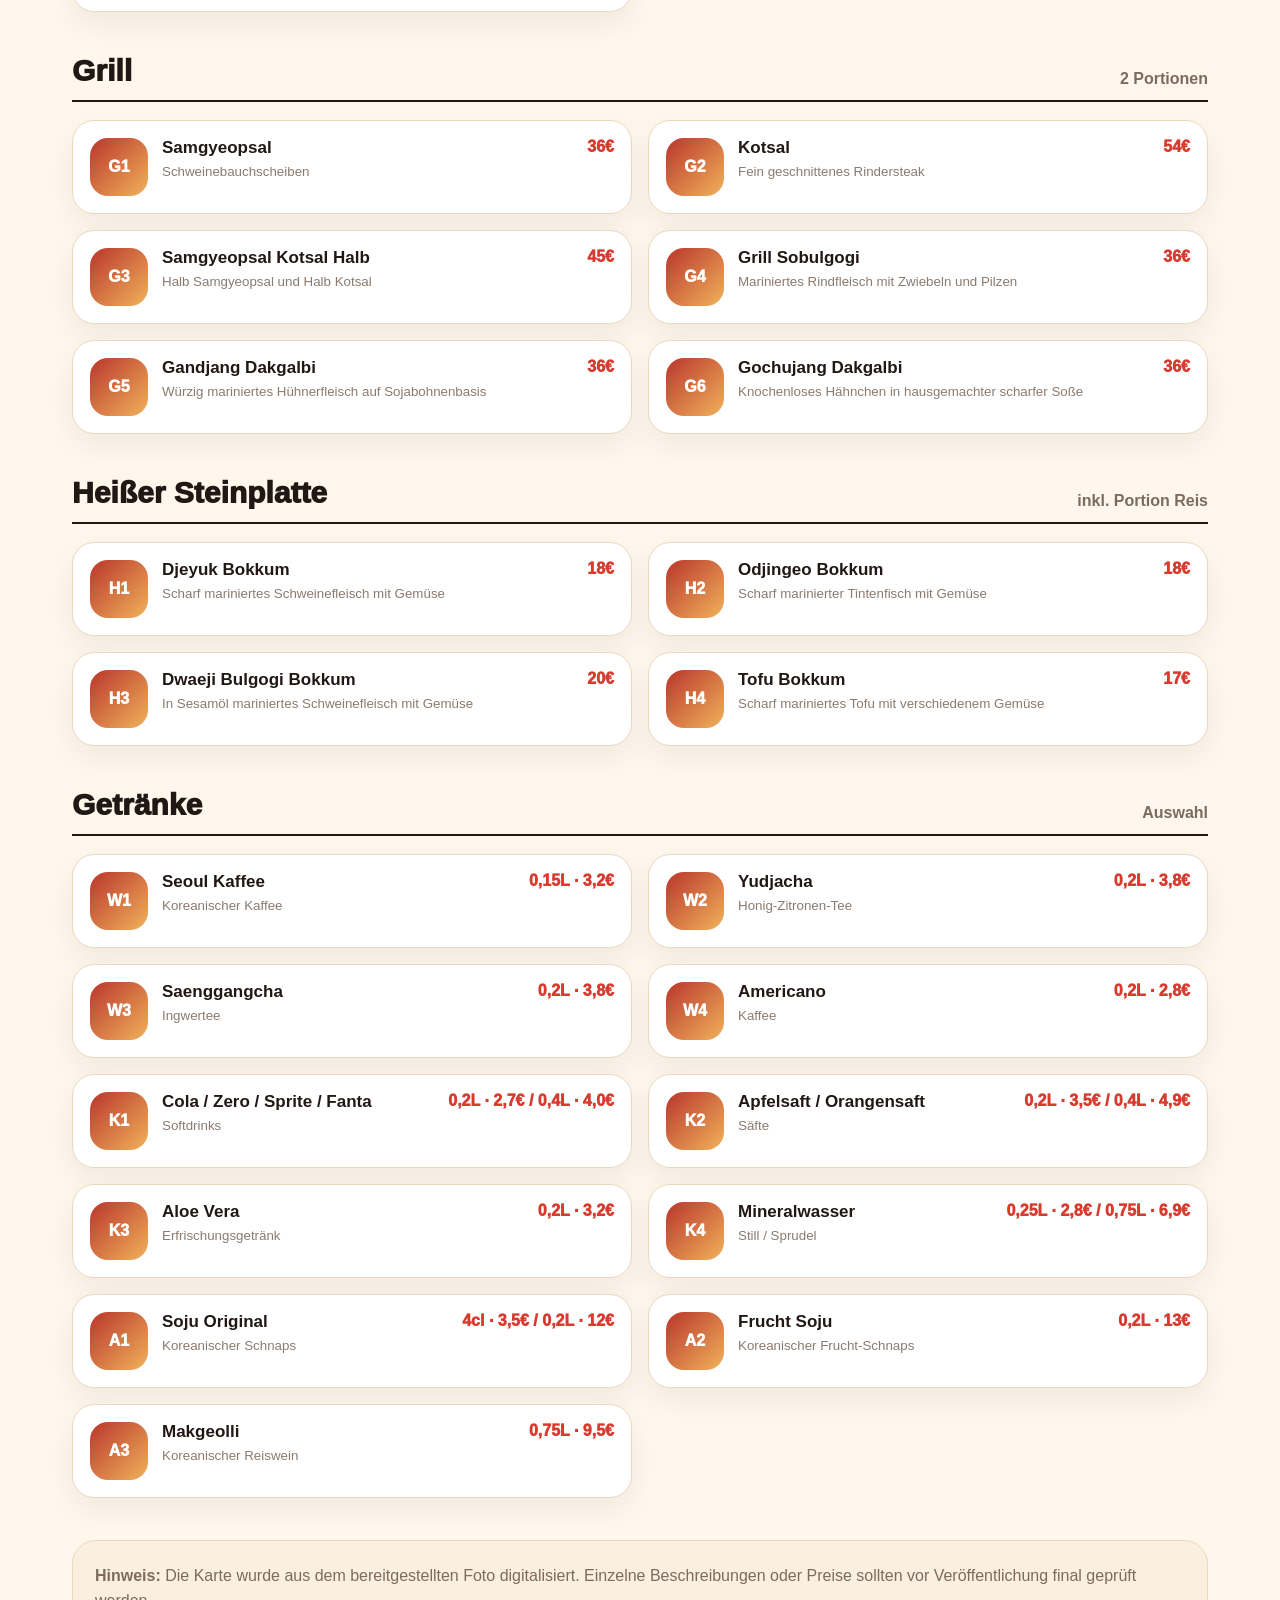
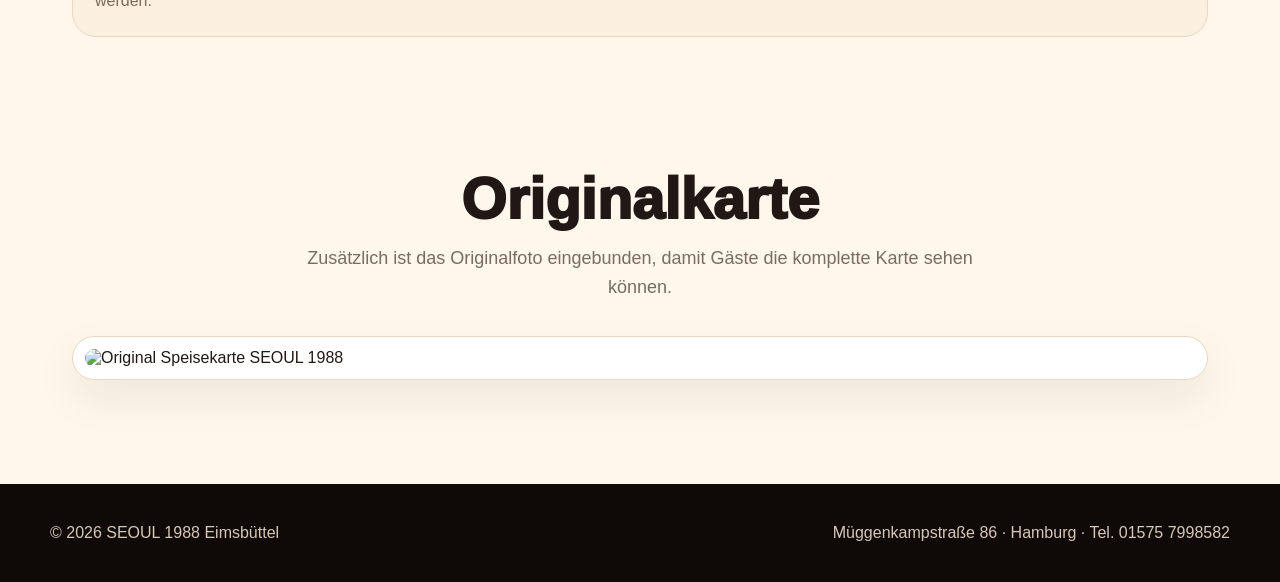
==== commit 893f1dff: "Add files via upload" ====
--- a/index.html
+++ b/index.html
@@ -1,174 +1,506 @@
-<!DOCTYPE html>
+<!doctype html>
 <html lang="de">
 <head>
-  <meta charset="UTF-8" />
-  <meta name="viewport" content="width=device-width, initial-scale=1.0" />
-  <title>SEOUL 1988 Eimsbüttel | Koreanisches Restaurant in Hamburg</title>
-  <meta name="description" content="SEOUL 1988 Eimsbüttel in Hamburg: authentische koreanische Küche, Bibimbap, Korean BBQ, Kimchi und Takeaway. Dienstag bis Sonntag 12–22 Uhr." />
-  <link rel="preconnect" href="https://fonts.googleapis.com">
-  <link rel="preconnect" href="https://fonts.gstatic.com" crossorigin>
-  <link href="https://fonts.googleapis.com/css2?family=Inter:wght@400;500;600;700;800;900&family=Noto+Serif+KR:wght@600;700&display=swap" rel="stylesheet">
-  <link rel="stylesheet" href="style.css" />
+  <meta charset="utf-8">
+  <meta name="viewport" content="width=device-width,initial-scale=1">
+  <title>SEOUL 1988 Eimsbüttel</title>
+  <meta name="description" content="SEOUL 1988 Eimsbüttel – modernes koreanisches Restaurant in Hamburg. Korean BBQ, Bibimbab, Eintöpfe und Chicken.">
+  <link rel="stylesheet" href="style.css">
 </head>
 <body>
-  <header class="site-header" id="top">
-    <nav class="nav">
-      <a class="brand" href="#top" aria-label="SEOUL 1988 Startseite">
-        <span class="brand-mark">서울</span>
-        <span>SEOUL 1988</span>
-      </a>
-      <button class="nav-toggle" aria-label="Menü öffnen" aria-expanded="false">☰</button>
-      <div class="nav-links">
-        <a href="#speisen">Speisen</a>
-        <a href="speisekarte.html">Speisekarte</a>
-        <a href="#erlebnis">Erlebnis</a>
-        <a href="#zeiten">Zeiten</a>
-        <a href="#kontakt">Kontakt</a>
-        <a class="nav-cta" href="tel:+494021065353">Anrufen</a>
-      </div>
-    </nav>
-  </header>
-
-  <main>
-    <section class="hero">
-      <div class="hero-bg"></div>
-      <div class="container hero-grid">
-        <div class="hero-copy reveal">
-          <p class="eyebrow">Korean Cuisine · Hamburg Eimsbüttel</p>
-          <h1>Authentische koreanische Küche mit Seoul-Flair.</h1>
-          <p class="hero-text">Bibimbap, Kimchi, Korean BBQ und hausgemachte Spezialitäten — frisch serviert in der Müggenkampstraße.</p>
-          <div class="hero-actions">
-            <a class="btn primary" href="tel:+494021065353">Jetzt anrufen</a>
-            <a class="btn secondary" href="speisekarte.html">Speisekarte ansehen</a>
-            <a class="btn secondary" href="https://www.google.com/maps/search/?api=1&query=M%C3%BCggenkampstra%C3%9Fe%2086%2020257%20Hamburg" target="_blank" rel="noopener">Route planen</a>
-          </div>
-          <div class="quick-info">
-            <span>Di–So · 12–22 Uhr</span>
-            <span>Takeaway</span>
-            <span>Terrasse</span>
-          </div>
-        </div>
-        <div class="hero-card reveal">
-          <div class="plate-card top-card">
-            <span class="korean">비빔밥</span>
-            <strong>Bibimbap</strong>
-            <p>Frisch, würzig, bunt — ein Klassiker der koreanischen Küche.</p>
-          </div>
-          <div class="plate-visual" role="img" aria-label="Koreanische Speisen Illustration">
-            <span></span><span></span><span></span><span></span><span></span>
-          </div>
-          <div class="plate-card bottom-card">
-            <strong>Korean BBQ & Kimchi</strong>
-            <p>Perfekt für ein gemütliches Mittag- oder Abendessen.</p>
-          </div>
-        </div>
-      </div>
-    </section>
-
-    <section class="section intro">
-      <div class="container two-col">
-        <div class="reveal">
-          <p class="eyebrow dark">Willkommen im SEOUL 1988</p>
-          <h2>Ein Stück Korea mitten in Eimsbüttel.</h2>
-        </div>
-        <p class="lead reveal">Unsere Küche verbindet traditionelle koreanische Gerichte mit einer modernen, lebendigen Atmosphäre. Ob Mittagessen, Abendessen oder Takeaway — bei uns erleben Sie intensive Aromen, frische Zutaten und echte Gastfreundschaft.</p>
-      </div>
-    </section>
-
-    <section class="section menu-highlight" id="speisen">
-      <div class="container">
-        <div class="section-head reveal">
-          <p class="eyebrow dark">Unsere Favoriten</p>
-          <h2>Beliebte koreanische Klassiker</h2>
-        </div>
-        <div class="cards">
-          <article class="food-card reveal">
-            <div class="food-icon">🥢</div>
-            <h3>Bibimbap</h3>
-            <p>Reis, Gemüse, Ei und Sauce — frisch gemischt und voller Geschmack.</p>
-          </article>
-          <article class="food-card reveal">
-            <div class="food-icon">🔥</div>
-            <h3>Korean BBQ</h3>
-            <p>Herzhafte Grillgerichte, ideal zum Teilen mit Freunden und Familie.</p>
-          </article>
-          <article class="food-card reveal">
-            <div class="food-icon">🌶️</div>
-            <h3>Kimchi & Stews</h3>
-            <p>Würzige Beilagen und wärmende Eintöpfe nach koreanischer Art.</p>
-          </article>
-        </div>
-        <div class="menu-cta reveal"><a class="btn primary" href="speisekarte.html">Komplette Speisekarte öffnen</a></div>
-      </div>
-    </section>
-
-    <section class="section experience" id="erlebnis">
-      <div class="container experience-grid">
-        <div class="experience-visual reveal">
-          <div class="neon-box">
-            <span>SEOUL</span>
-            <strong>1988</strong>
-          </div>
-        </div>
-        <div class="reveal">
-          <p class="eyebrow dark">Atmosphäre</p>
-          <h2>Modern, warm und typisch Seoul.</h2>
-          <p class="lead">Ob schnelles Lunch, gemütliches Dinner oder Essen zum Mitnehmen — SEOUL 1988 Eimsbüttel ist die Adresse für koreanische Küche in Hamburg.</p>
-          <ul class="check-list">
-            <li>Authentische koreanische Spezialitäten</li>
-            <li>Takeaway möglich</li>
-            <li>Außenbereich / Terrasse</li>
-            <li>Zentrale Lage in Eimsbüttel</li>
-          </ul>
-        </div>
-      </div>
-    </section>
-
-    <section class="section hours" id="zeiten">
-      <div class="container hours-grid">
-        <div class="reveal">
-          <p class="eyebrow dark">Öffnungszeiten</p>
-          <h2>Wir freuen uns auf Ihren Besuch.</h2>
-          <p class="lead">Reservieren Sie telefonisch oder kommen Sie spontan vorbei.</p>
-        </div>
-        <div class="hours-card reveal">
-          <div class="hour-row closed"><span>Montag</span><strong>Geschlossen</strong></div>
-          <div class="hour-row"><span>Dienstag</span><strong>12:00–22:00</strong></div>
-          <div class="hour-row"><span>Mittwoch</span><strong>12:00–22:00</strong></div>
-          <div class="hour-row"><span>Donnerstag</span><strong>12:00–22:00</strong></div>
-          <div class="hour-row"><span>Freitag</span><strong>12:00–22:00</strong></div>
-          <div class="hour-row"><span>Samstag</span><strong>12:00–22:00</strong></div>
-          <div class="hour-row"><span>Sonntag</span><strong>12:00–22:00</strong></div>
-        </div>
-      </div>
-    </section>
-
-    <section class="section contact" id="kontakt">
-      <div class="container contact-card reveal">
-        <div>
-          <p class="eyebrow">Kontakt & Anfahrt</p>
-          <h2>SEOUL 1988 Eimsbüttel</h2>
-          <p>Müggenkampstraße 86<br>20257 Hamburg</p>
-          <p><a href="tel:+494021065353">+49 40 21065353</a><br><a href="mailto:ssongmj707@gmail.com">ssongmj707@gmail.com</a></p>
-        </div>
-        <div class="contact-actions">
-          <a class="btn light" href="tel:+494021065353">Anrufen</a>
-          <a class="btn outline-light" href="https://www.google.com/maps/search/?api=1&query=M%C3%BCggenkampstra%C3%9Fe%2086%2020257%20Hamburg" target="_blank" rel="noopener">Google Maps öffnen</a>
-        </div>
-      </div>
-    </section>
-  </main>
-
-  <footer class="footer">
-    <div class="container footer-grid">
-      <p>© <span id="year"></span> SEOUL 1988 Eimsbüttel</p>
-      <div>
-        <a href="#top">Nach oben</a>
-        <a href="#kontakt">Kontakt</a>
-      </div>
+<header class="header">
+  <nav class="nav">
+    <a class="brand" href="index.html"><span class="logo">서울</span><span>SEOUL 1988</span></a>
+    <div class="links">
+      <a href="#speisekarte">Speisekarte</a>
+      <a href="#zeiten">Öffnungszeiten</a>
+      <a href="#kontakt">Kontakt</a>
+      <a href="tel:015757998582">Anrufen</a>
     </div>
-  </footer>
-
-  <script src="script.js"></script>
+  </nav>
+</header>
+
+<section class="hero">
+  <div class="hero-inner">
+    <div class="kicker">Korean Restaurant · Hamburg Eimsbüttel</div>
+    <h1>Authentische koreanische Küche.</h1>
+    <p>BBQ, Bibimbab, Eintöpfe, Chicken und koreanische Getränke – modern präsentiert für SEOUL 1988.</p>
+    <div class="actions">
+      <a class="btn primary" href="#speisekarte">Speisekarte ansehen</a>
+      <a class="btn secondary" href="tel:015757998582">01575 7998582</a>
+    </div>
+  </div>
+</section>
+
+<section class="section" id="zeiten">
+  <div class="info-grid">
+    <div class="info-card"><b>Öffnungszeiten</b><p>Dienstag bis Sonntag<br>12:00 – 22:00 Uhr<br>Montag geschlossen</p></div>
+    <div class="info-card"><b>Adresse</b><p>Müggenkampstraße 86<br>20257 Hamburg · Eimsbüttel</p></div>
+    <div class="info-card"><b>Kontakt</b><p>Telefon: 01575 7998582<br>E-Mail: info@seoul1988.de</p></div>
+  </div>
+</section>
+
+<main class="section" id="speisekarte">
+  <div class="section-title">
+    <h2>Speisekarte</h2>
+    <p>Modernisierte digitale Speisekarte. Preise bitte vor Ort bestätigen, falls sich die Karte ändert.</p>
+  </div>
+  <div class="menu-tabs"><a href="#vorspeisen">Vorspeisen</a><a href="#eintoepfe">Eintöpfe</a><a href="#bibimbab">Bibimbab</a><a href="#chicken">Chicken</a><a href="#grill">Grill</a><a href="#steinplatte">Heißer Steinplatte</a><a href="#getraenke">Getränke</a></div>
+  
+    <section class="menu-section" id="vorspeisen">
+      <div class="menu-heading"><h3>Vorspeisen</h3><span>전채</span></div>
+      <div class="menu-grid">
+        <article class="item">
+          <div class="pic">V1</div>
+          <div>
+            <h4>Tteokbokki</h4>
+            <small>Reiskuchen in scharfer Soße mit Ei</small>
+          </div>
+          <div class="price">10€</div>
+        </article>
+        <article class="item">
+          <div class="pic">V2</div>
+          <div>
+            <h4>Cheese Tteokbokki</h4>
+            <small>Reiskuchen in scharfer Soße mit Ei und Käse</small>
+          </div>
+          <div class="price">11€</div>
+        </article>
+        <article class="item">
+          <div class="pic">V3</div>
+          <div>
+            <h4>Gyeranmari</h4>
+            <small>Omelettscheiben mit Gemüse</small>
+          </div>
+          <div class="price">10€</div>
+        </article>
+        <article class="item">
+          <div class="pic">V4</div>
+          <div>
+            <h4>Cheese Gyeranmari</h4>
+            <small>Omelettscheiben mit Gemüse und Käse</small>
+          </div>
+          <div class="price">11€</div>
+        </article>
+        <article class="item">
+          <div class="pic">V5</div>
+          <div>
+            <h4>Gogi Gunmandu</h4>
+            <small>Frittierte Teigtaschen mit Schweinefleischfüllung</small>
+          </div>
+          <div class="price">9€</div>
+        </article>
+        <article class="item">
+          <div class="pic">V6</div>
+          <div>
+            <h4>Yatsche Gunmandu</h4>
+            <small>Frittierte Teigtaschen mit Gemüsefüllung</small>
+          </div>
+          <div class="price">9€</div>
+        </article>
+        <article class="item">
+          <div class="pic">V7</div>
+          <div>
+            <h4>Haemul Pajeon</h4>
+            <small>Pfannkuchen mit Meeresfrüchten</small>
+          </div>
+          <div class="price">15€</div>
+        </article>
+        <article class="item">
+          <div class="pic">V8</div>
+          <div>
+            <h4>Kimchijeon</h4>
+            <small>Pfannkuchen mit Kimchi und Meeresfrüchten</small>
+          </div>
+          <div class="price">15€</div>
+        </article>
+        <article class="item">
+          <div class="pic">V9</div>
+          <div>
+            <h4>Corn Cheese</h4>
+            <small>Gemüse und Käse mit Mayonnaise</small>
+          </div>
+          <div class="price">9€</div>
+        </article></div>
+    </section>
+    
+
+    <section class="menu-section" id="eintoepfe">
+      <div class="menu-heading"><h3>Eintöpfe</h3><span>inkl. Portion Reis</span></div>
+      <div class="menu-grid">
+        <article class="item">
+          <div class="pic">E1</div>
+          <div>
+            <h4>Seoul Kimchi Jjigae</h4>
+            <small>Eintopf mit Kimchi, Tofu und Schweinerippe</small>
+          </div>
+          <div class="price">15,5€</div>
+        </article>
+        <article class="item">
+          <div class="pic">E2</div>
+          <div>
+            <h4>Chamchi Kimchi Jjigae</h4>
+            <small>Eintopf mit Kimchi, Tofu und Thunfisch</small>
+          </div>
+          <div class="price">16,5€</div>
+        </article>
+        <article class="item">
+          <div class="pic">E3</div>
+          <div>
+            <h4>Spam Kimchi Jjigae</h4>
+            <small>Eintopf mit Kimchi, Tofu und Frühstücksfleisch</small>
+          </div>
+          <div class="price">16,5€</div>
+        </article>
+        <article class="item">
+          <div class="pic">E4</div>
+          <div>
+            <h4>Kkongchi Kimchi Jjigae</h4>
+            <small>Eintopf mit Kimchi, Tofu und Makrele</small>
+          </div>
+          <div class="price">17,5€</div>
+        </article>
+        <article class="item">
+          <div class="pic">E5</div>
+          <div>
+            <h4>Seoul Doenjang Jjigae</h4>
+            <small>Eintopf aus Sojabohnenpaste mit Tofu</small>
+          </div>
+          <div class="price">15,5€</div>
+        </article>
+        <article class="item">
+          <div class="pic">E6</div>
+          <div>
+            <h4>Sogogi Doenjang Jjigae</h4>
+            <small>Eintopf aus Sojabohnenpaste mit Tofu und Rindfleisch</small>
+          </div>
+          <div class="price">16,5€</div>
+        </article>
+        <article class="item">
+          <div class="pic">E7</div>
+          <div>
+            <h4>Haemul Doenjang Jjigae</h4>
+            <small>Eintopf aus Sojabohnenpaste mit Tofu und Meeresfrüchten</small>
+          </div>
+          <div class="price">16,5€</div>
+        </article>
+        <article class="item">
+          <div class="pic">E8</div>
+          <div>
+            <h4>Sundubu Jjigae</h4>
+            <small>Scharfer Eintopf aus weichem Tofu und Meeresfrüchten</small>
+          </div>
+          <div class="price">16€</div>
+        </article>
+        <article class="item">
+          <div class="pic">E9</div>
+          <div>
+            <h4>Gamja Tang</h4>
+            <small>Eintopf mit Kartoffeln und weich gekochtem Schweineknochen</small>
+          </div>
+          <div class="price">17€</div>
+        </article>
+        <article class="item">
+          <div class="pic">E10</div>
+          <div>
+            <h4>Haemul Tang</h4>
+            <small>Eintopf aus Meeresfrüchten, Chinakohl und Gemüse · 2 Portionen</small>
+          </div>
+          <div class="price">40€</div>
+        </article></div>
+    </section>
+    
+
+    <section class="menu-section" id="bibimbab">
+      <div class="menu-heading"><h3>Bibimbab</h3><span>Reisgerichte</span></div>
+      <div class="menu-grid">
+        <article class="item">
+          <div class="pic">B1</div>
+          <div>
+            <h4>Seoul Bibimbab</h4>
+            <small>Reis mit verschiedenem Gemüse, Ei und Rindfleisch</small>
+          </div>
+          <div class="price">14,5€</div>
+        </article>
+        <article class="item">
+          <div class="pic">B2</div>
+          <div>
+            <h4>Yatsche Bibimbab</h4>
+            <small>Reis mit verschiedenem Gemüse und einem Ei</small>
+          </div>
+          <div class="price">14€</div>
+        </article>
+        <article class="item">
+          <div class="pic">B3</div>
+          <div>
+            <h4>Dubu Bibimbab</h4>
+            <small>Reis mit verschiedenem Gemüse, Ei und Tofu</small>
+          </div>
+          <div class="price">14,5€</div>
+        </article>
+        <article class="item">
+          <div class="pic">B4</div>
+          <div>
+            <h4>Dolsot Bibimbab</h4>
+            <small>Reis mit Gemüse, Ei und Rindfleisch, serviert im heißen Steintopf</small>
+          </div>
+          <div class="price">16,5€</div>
+        </article></div>
+    </section>
+    
+
+    <section class="menu-section" id="chicken">
+      <div class="menu-heading"><h3>Chicken</h3><span>Frittiertes Hähnchen</span></div>
+      <div class="menu-grid">
+        <article class="item">
+          <div class="pic">C1</div>
+          <div>
+            <h4>Fried Chicken</h4>
+            <small>Frittiertes Hähnchen</small>
+          </div>
+          <div class="price">22€</div>
+        </article>
+        <article class="item">
+          <div class="pic">C2</div>
+          <div>
+            <h4>Yangnyeom Chicken</h4>
+            <small>Frittiertes Hähnchen in süß-scharfer Soße</small>
+          </div>
+          <div class="price">23€</div>
+        </article>
+        <article class="item">
+          <div class="pic">C3</div>
+          <div>
+            <h4>Gandjang Chicken</h4>
+            <small>Frittiertes Hähnchen in Sojasoße</small>
+          </div>
+          <div class="price">23€</div>
+        </article>
+        <article class="item">
+          <div class="pic">C4</div>
+          <div>
+            <h4>Buldak Chicken</h4>
+            <small>Frittiertes Hähnchen Ultra Spicy</small>
+          </div>
+          <div class="price">23€</div>
+        </article>
+        <article class="item">
+          <div class="pic">C5</div>
+          <div>
+            <h4>Halb Halb Chicken</h4>
+            <small>Fried / Yangnyeom / Gandjang / Buldak – zwei Möglichkeiten</small>
+          </div>
+          <div class="price">23€</div>
+        </article></div>
+    </section>
+    
+
+    <section class="menu-section" id="grill">
+      <div class="menu-heading"><h3>Grill</h3><span>2 Portionen</span></div>
+      <div class="menu-grid">
+        <article class="item">
+          <div class="pic">G1</div>
+          <div>
+            <h4>Samgyeopsal</h4>
+            <small>Schweinebauchscheiben</small>
+          </div>
+          <div class="price">36€</div>
+        </article>
+        <article class="item">
+          <div class="pic">G2</div>
+          <div>
+            <h4>Kotsal</h4>
+            <small>Fein geschnittenes Rindersteak</small>
+          </div>
+          <div class="price">54€</div>
+        </article>
+        <article class="item">
+          <div class="pic">G3</div>
+          <div>
+            <h4>Samgyeopsal Kotsal Halb</h4>
+            <small>Halb Samgyeopsal und Halb Kotsal</small>
+          </div>
+          <div class="price">45€</div>
+        </article>
+        <article class="item">
+          <div class="pic">G4</div>
+          <div>
+            <h4>Grill Sobulgogi</h4>
+            <small>Mariniertes Rindfleisch mit Zwiebeln und Pilzen</small>
+          </div>
+          <div class="price">36€</div>
+        </article>
+        <article class="item">
+          <div class="pic">G5</div>
+          <div>
+            <h4>Gandjang Dakgalbi</h4>
+            <small>Würzig mariniertes Hühnerfleisch auf Sojabohnenbasis</small>
+          </div>
+          <div class="price">36€</div>
+        </article>
+        <article class="item">
+          <div class="pic">G6</div>
+          <div>
+            <h4>Gochujang Dakgalbi</h4>
+            <small>Knochenloses Hähnchen in hausgemachter scharfer Soße</small>
+          </div>
+          <div class="price">36€</div>
+        </article></div>
+    </section>
+    
+
+    <section class="menu-section" id="steinplatte">
+      <div class="menu-heading"><h3>Heißer Steinplatte</h3><span>inkl. Portion Reis</span></div>
+      <div class="menu-grid">
+        <article class="item">
+          <div class="pic">H1</div>
+          <div>
+            <h4>Djeyuk Bokkum</h4>
+            <small>Scharf mariniertes Schweinefleisch mit Gemüse</small>
+          </div>
+          <div class="price">18€</div>
+        </article>
+        <article class="item">
+          <div class="pic">H2</div>
+          <div>
+            <h4>Odjingeo Bokkum</h4>
+            <small>Scharf marinierter Tintenfisch mit Gemüse</small>
+          </div>
+          <div class="price">18€</div>
+        </article>
+        <article class="item">
+          <div class="pic">H3</div>
+          <div>
+            <h4>Dwaeji Bulgogi Bokkum</h4>
+            <small>In Sesamöl mariniertes Schweinefleisch mit Gemüse</small>
+          </div>
+          <div class="price">20€</div>
+        </article>
+        <article class="item">
+          <div class="pic">H4</div>
+          <div>
+            <h4>Tofu Bokkum</h4>
+            <small>Scharf mariniertes Tofu mit verschiedenem Gemüse</small>
+          </div>
+          <div class="price">17€</div>
+        </article></div>
+    </section>
+    
+
+    <section class="menu-section" id="getraenke">
+      <div class="menu-heading"><h3>Getränke</h3><span>Auswahl</span></div>
+      <div class="menu-grid">
+        <article class="item">
+          <div class="pic">W1</div>
+          <div>
+            <h4>Seoul Kaffee</h4>
+            <small>Koreanischer Kaffee</small>
+          </div>
+          <div class="price">0,15L · 3,2€</div>
+        </article>
+        <article class="item">
+          <div class="pic">W2</div>
+          <div>
+            <h4>Yudjacha</h4>
+            <small>Honig-Zitronen-Tee</small>
+          </div>
+          <div class="price">0,2L · 3,8€</div>
+        </article>
+        <article class="item">
+          <div class="pic">W3</div>
+          <div>
+            <h4>Saenggangcha</h4>
+            <small>Ingwertee</small>
+          </div>
+          <div class="price">0,2L · 3,8€</div>
+        </article>
+        <article class="item">
+          <div class="pic">W4</div>
+          <div>
+            <h4>Americano</h4>
+            <small>Kaffee</small>
+          </div>
+          <div class="price">0,2L · 2,8€</div>
+        </article>
+        <article class="item">
+          <div class="pic">K1</div>
+          <div>
+            <h4>Cola / Zero / Sprite / Fanta</h4>
+            <small>Softdrinks</small>
+          </div>
+          <div class="price">0,2L · 2,7€ / 0,4L · 4,0€</div>
+        </article>
+        <article class="item">
+          <div class="pic">K2</div>
+          <div>
+            <h4>Apfelsaft / Orangensaft</h4>
+            <small>Säfte</small>
+          </div>
+          <div class="price">0,2L · 3,5€ / 0,4L · 4,9€</div>
+        </article>
+        <article class="item">
+          <div class="pic">K3</div>
+          <div>
+            <h4>Aloe Vera</h4>
+            <small>Erfrischungsgetränk</small>
+          </div>
+          <div class="price">0,2L · 3,2€</div>
+        </article>
+        <article class="item">
+          <div class="pic">K4</div>
+          <div>
+            <h4>Mineralwasser</h4>
+            <small>Still / Sprudel</small>
+          </div>
+          <div class="price">0,25L · 2,8€ / 0,75L · 6,9€</div>
+        </article>
+        <article class="item">
+          <div class="pic">A1</div>
+          <div>
+            <h4>Soju Original</h4>
+            <small>Koreanischer Schnaps</small>
+          </div>
+          <div class="price">4cl · 3,5€ / 0,2L · 12€</div>
+        </article>
+        <article class="item">
+          <div class="pic">A2</div>
+          <div>
+            <h4>Frucht Soju</h4>
+            <small>Koreanischer Frucht-Schnaps</small>
+          </div>
+          <div class="price">0,2L · 13€</div>
+        </article>
+        <article class="item">
+          <div class="pic">A3</div>
+          <div>
+            <h4>Makgeolli</h4>
+            <small>Koreanischer Reiswein</small>
+          </div>
+          <div class="price">0,75L · 9,5€</div>
+        </article></div>
+    </section>
+    
+  <div class="note">
+    <b>Hinweis:</b> Die Karte wurde aus dem bereitgestellten Foto digitalisiert. Einzelne Beschreibungen oder Preise sollten vor Veröffentlichung final geprüft werden.
+  </div>
+</main>
+
+<section class="section">
+  <div class="section-title">
+    <h2>Originalkarte</h2>
+    <p>Zusätzlich ist das Originalfoto eingebunden, damit Gäste die komplette Karte sehen können.</p>
+  </div>
+  <div class="original">
+    <img src="images/speisekarte-original.jpeg" alt="Original Speisekarte SEOUL 1988">
+  </div>
+</section>
+
+<footer class="footer" id="kontakt">
+  <div class="footer-inner">
+    <div>© 2026 SEOUL 1988 Eimsbüttel</div>
+    <div>Müggenkampstraße 86 · Hamburg · Tel. 01575 7998582</div>
+  </div>
+</footer>
+<script src="script.js"></script>
 </body>
 </html>
--- a/style.css
+++ b/style.css
@@ -1,2 +1,65 @@
-:root{--bg:#130b09;--paper:#fff7eb;--ink:#1c1411;--muted:#6e5d56;--red:#db2f27;--red2:#8d1613;--gold:#f1b64c;--line:rgba(255,255,255,.16);--shadow:0 24px 80px rgba(25,7,5,.28)}*{box-sizing:border-box}html{scroll-behavior:smooth}body{margin:0;font-family:Inter,system-ui,-apple-system,Segoe UI,sans-serif;background:var(--paper);color:var(--ink)}a{color:inherit;text-decoration:none}.container{width:min(1120px,92vw);margin:auto}.site-header{position:fixed;top:0;left:0;right:0;z-index:20;padding:18px 0;transition:.25s}.site-header.scrolled{background:rgba(19,11,9,.88);backdrop-filter:blur(18px);padding:10px 0}.nav{width:min(1120px,92vw);margin:auto;display:flex;align-items:center;justify-content:space-between}.brand{display:flex;align-items:center;gap:10px;color:#fff;font-weight:900;letter-spacing:.06em}.brand-mark{display:grid;place-items:center;width:42px;height:42px;border-radius:50%;background:var(--red);font-family:'Noto Serif KR',serif}.nav-links{display:flex;align-items:center;gap:26px;color:#fff;font-size:14px;font-weight:700}.nav-cta{background:#fff;color:var(--red2);padding:11px 18px;border-radius:999px}.nav-toggle{display:none;background:none;border:0;color:white;font-size:28px}.hero{position:relative;min-height:96vh;display:flex;align-items:center;overflow:hidden;background:radial-gradient(circle at 80% 20%,rgba(241,182,76,.35),transparent 30%),linear-gradient(135deg,#120907 0%,#2a0b08 52%,#74120e 100%);color:#fff}.hero-bg:before{content:"";position:absolute;inset:0;background-image:linear-gradient(rgba(255,255,255,.04) 1px,transparent 1px),linear-gradient(90deg,rgba(255,255,255,.04) 1px,transparent 1px);background-size:54px 54px;mask-image:linear-gradient(to bottom,#000,transparent 85%)}.hero-grid{position:relative;display:grid;grid-template-columns:1.08fr .92fr;align-items:center;gap:60px;padding-top:86px}.eyebrow{margin:0 0 16px;text-transform:uppercase;letter-spacing:.18em;color:var(--gold);font-size:12px;font-weight:900}.eyebrow.dark{color:var(--red)}h1,h2,h3,p{margin-top:0}h1{font-size:clamp(48px,8vw,96px);line-height:.92;letter-spacing:-.075em;margin-bottom:26px}h2{font-size:clamp(34px,5vw,62px);line-height:.98;letter-spacing:-.055em;margin-bottom:22px}.hero-text,.lead{font-size:clamp(18px,2vw,22px);line-height:1.6;color:rgba(255,255,255,.78);max-width:650px}.lead{color:var(--muted)}.hero-actions{display:flex;gap:14px;flex-wrap:wrap;margin:34px 0}.btn{display:inline-flex;align-items:center;justify-content:center;border-radius:999px;padding:15px 22px;font-weight:900;transition:.2s}.btn:hover{transform:translateY(-2px)}.primary{background:var(--gold);color:#25110b}.secondary{background:rgba(255,255,255,.1);border:1px solid var(--line);color:#fff}.light{background:#fff;color:var(--red2)}.outline-light{border:1px solid rgba(255,255,255,.4);color:#fff}.quick-info{display:flex;gap:10px;flex-wrap:wrap}.quick-info span{border:1px solid var(--line);border-radius:999px;padding:9px 13px;color:rgba(255,255,255,.82);font-size:13px;font-weight:700}.hero-card{position:relative;min-height:540px}.plate-visual{position:absolute;inset:90px 20px 80px;border-radius:45% 55% 48% 52%;background:radial-gradient(circle at 48% 45%,#fff7eb 0 28%,#e7d2b2 29% 33%,#111 34% 36%,#d82f27 37% 43%,#f1b64c 44% 50%,#2d7e50 51% 58%,#ffefe0 59% 100%);box-shadow:var(--shadow);animation:float 5s ease-in-out infinite}.plate-visual span{position:absolute;width:70px;height:70px;border-radius:50%;background:rgba(255,255,255,.32);filter:blur(8px)}.plate-visual span:nth-child(1){left:15%;top:17%}.plate-visual span:nth-child(2){right:18%;top:24%}.plate-visual span:nth-child(3){left:43%;bottom:16%}.plate-card{position:absolute;z-index:2;background:rgba(255,255,255,.12);border:1px solid var(--line);backdrop-filter:blur(18px);border-radius:28px;padding:22px;box-shadow:var(--shadow);max-width:270px}.plate-card strong{display:block;font-size:25px;margin:6px 0}.plate-card p{color:rgba(255,255,255,.76);line-height:1.45;margin:0}.korean{color:var(--gold);font-family:'Noto Serif KR',serif}.top-card{top:34px;left:0}.bottom-card{right:0;bottom:40px}.section{padding:110px 0}.two-col{display:grid;grid-template-columns:.85fr 1.15fr;gap:70px;align-items:start}.menu-highlight{background:#fff}.section-head{text-align:center;max-width:720px;margin:0 auto 48px}.cards{display:grid;grid-template-columns:repeat(3,1fr);gap:22px}.food-card{background:var(--paper);border:1px solid rgba(28,20,17,.08);border-radius:32px;padding:34px;box-shadow:0 20px 60px rgba(30,14,9,.08)}.food-icon{font-size:42px;margin-bottom:26px}.food-card h3{font-size:26px;margin-bottom:12px}.food-card p{color:var(--muted);line-height:1.6}.experience{background:#190b08;color:#fff}.experience h2{color:#fff}.experience-grid{display:grid;grid-template-columns:.9fr 1.1fr;gap:70px;align-items:center}.experience .lead,.experience li{color:rgba(255,255,255,.78)}.experience-visual{min-height:420px;border-radius:42px;background:linear-gradient(135deg,#db2f27,#3b0b08);display:grid;place-items:center;box-shadow:var(--shadow);overflow:hidden;position:relative}.experience-visual:before{content:"";position:absolute;inset:-30%;background:repeating-linear-gradient(45deg,rgba(255,255,255,.08) 0 2px,transparent 2px 18px);animation:move 12s linear infinite}.neon-box{position:relative;text-align:center;border:2px solid rgba(255,255,255,.6);border-radius:28px;padding:38px 46px;box-shadow:0 0 45px rgba(241,182,76,.45)}.neon-box span{display:block;font-size:22px;letter-spacing:.4em}.neon-box strong{font-size:84px;line-height:1;color:var(--gold)}.check-list{list-style:none;padding:0;margin:26px 0 0}.check-list li{padding:12px 0 12px 34px;position:relative;border-bottom:1px solid rgba(255,255,255,.12)}.check-list li:before{content:"✓";position:absolute;left:0;color:var(--gold);font-weight:900}.hours{background:var(--paper)}.hours-grid{display:grid;grid-template-columns:1fr 1fr;gap:70px;align-items:center}.hours-card{background:#fff;border-radius:34px;padding:20px;box-shadow:0 24px 70px rgba(30,14,9,.12)}.hour-row{display:flex;justify-content:space-between;gap:20px;padding:17px 18px;border-bottom:1px solid rgba(28,20,17,.08);font-size:17px}.hour-row:last-child{border-bottom:0}.hour-row strong{color:var(--red2)}.closed strong{color:var(--muted)}.contact{padding-top:30px;background:linear-gradient(to bottom,var(--paper) 0 50%,#120907 50% 100%)}.contact-card{display:grid;grid-template-columns:1fr auto;gap:30px;align-items:center;background:linear-gradient(135deg,#d92f27,#8d1613);color:#fff;border-radius:42px;padding:50px;box-shadow:var(--shadow)}.contact-card h2{margin-bottom:16px}.contact-card p{font-size:18px;line-height:1.7;color:rgba(255,255,255,.84)}.contact-actions{display:flex;gap:14px;flex-wrap:wrap}.footer{background:#120907;color:rgba(255,255,255,.68);padding:34px 0}.footer-grid{display:flex;align-items:center;justify-content:space-between;gap:20px}.footer a{margin-left:20px}.reveal{opacity:0;transform:translateY(24px);transition:.65s ease}.reveal.visible{opacity:1;transform:none}@keyframes float{50%{transform:translateY(-16px) rotate(2deg)}}@keyframes move{to{transform:translateX(80px)}}@media(max-width:860px){.nav-toggle{display:block}.nav-links{position:absolute;top:72px;left:4vw;right:4vw;background:rgba(19,11,9,.96);border:1px solid var(--line);border-radius:24px;padding:22px;display:none;flex-direction:column;align-items:flex-start}.nav-links.open{display:flex}.hero-grid,.two-col,.experience-grid,.hours-grid,.contact-card{grid-template-columns:1fr}.hero{min-height:auto;padding:120px 0 70px}.hero-card{min-height:430px}.cards{grid-template-columns:1fr}.section{padding:74px 0}.contact-card{padding:34px}.footer-grid{flex-direction:column;align-items:flex-start}.footer a{margin:0 18px 0 0}}@media(max-width:520px){h1{font-size:50px}.hero-card{display:none}.contact-actions,.hero-actions{flex-direction:column}.btn{width:100%}}
-.menu-cta{text-align:center;margin-top:38px}.menu-page{background:#fff7eb}.menu-hero{padding:150px 0 70px;background:radial-gradient(circle at 80% 0,rgba(241,182,76,.28),transparent 34%),linear-gradient(135deg,#120907,#74120e);color:#fff}.menu-hero h1{max-width:900px}.menu-pills{display:flex;flex-wrap:wrap;gap:10px;margin-top:30px}.menu-pills a{border:1px solid rgba(255,255,255,.22);background:rgba(255,255,255,.09);color:#fff;border-radius:999px;padding:11px 15px;font-weight:900;font-size:14px}.menu-board{background:#fff7eb}.menu-layout{display:grid;grid-template-columns:repeat(2,1fr);gap:24px}.menu-category{background:#fff;border:1px solid rgba(28,20,17,.08);border-radius:32px;padding:30px;box-shadow:0 20px 60px rgba(30,14,9,.08);scroll-margin-top:100px}.menu-category h2{font-size:34px;margin-bottom:18px;color:#8d1613}.category-note{color:#6e5d56;line-height:1.5;margin-bottom:18px}.dish{display:flex;justify-content:space-between;gap:20px;padding:15px 0;border-bottom:1px dashed rgba(28,20,17,.18)}.dish:last-child{border-bottom:0}.dish strong{font-size:17px}.dish span{display:block;color:#6e5d56;font-size:14px;line-height:1.45;margin-top:5px}.dish b{white-space:nowrap;color:#db2f27;font-size:18px}.dish.small{padding:11px 0}.drinks{background:linear-gradient(180deg,#fff,#fff7eb)}.original-menu{background:#fff}.original-menu img{width:100%;border-radius:32px;box-shadow:0 24px 70px rgba(30,14,9,.16);border:1px solid rgba(28,20,17,.08)}@media(max-width:860px){.menu-layout{grid-template-columns:1fr}.menu-hero{padding:130px 0 56px}.menu-category{padding:24px}.dish{gap:14px}.dish strong{font-size:16px}}
+
+:root{
+  --dark:#211815;
+  --black:#0f0907;
+  --cream:#fff7ec;
+  --paper:#fbefe0;
+  --red:#d83a2e;
+  --gold:#c89b5a;
+  --muted:#7b6b60;
+  --line:#ead8bf;
+}
+*{box-sizing:border-box}
+html{scroll-behavior:smooth}
+body{margin:0;font-family:-apple-system,BlinkMacSystemFont,"Segoe UI",Roboto,Arial,sans-serif;background:var(--cream);color:var(--dark)}
+a{text-decoration:none;color:inherit}
+.header{position:sticky;top:0;z-index:20;background:rgba(33,24,21,.97);color:#fff;box-shadow:0 8px 28px rgba(0,0,0,.2)}
+.nav{max-width:1180px;margin:auto;padding:16px 22px;display:flex;align-items:center;justify-content:space-between;gap:20px}
+.brand{display:flex;align-items:center;gap:14px;font-weight:950;letter-spacing:.04em;font-size:26px}
+.logo{width:54px;height:54px;border-radius:50%;background:var(--red);display:grid;place-items:center;font-weight:950;font-size:21px}
+.links{display:flex;align-items:center;gap:20px;font-weight:800}
+.links a{opacity:.92}.links a:hover{color:var(--gold);opacity:1}
+.hero{background:linear-gradient(120deg,rgba(15,9,7,.93),rgba(15,9,7,.62)),radial-gradient(circle at 78% 30%,#8e2c23,transparent 34%);color:#fff}
+.hero-inner{max-width:1180px;margin:auto;padding:92px 22px 82px}
+.kicker{color:var(--gold);font-weight:900;letter-spacing:.18em;text-transform:uppercase;font-size:14px}
+h1{font-size:clamp(42px,8vw,86px);line-height:.95;margin:16px 0 18px;font-weight:1000}
+.hero p{font-size:clamp(18px,3vw,24px);line-height:1.55;max-width:760px;color:#f2e8dd}
+.actions{display:flex;flex-wrap:wrap;gap:14px;margin-top:30px}
+.btn{display:inline-flex;align-items:center;justify-content:center;border-radius:999px;padding:14px 22px;font-weight:950}
+.btn.primary{background:var(--red);color:#fff}
+.btn.secondary{border:1px solid rgba(255,255,255,.35);color:#fff}
+.section{max-width:1180px;margin:auto;padding:64px 22px}
+.section-title{text-align:center;margin-bottom:34px}
+.section-title h2{font-size:clamp(34px,6vw,58px);margin:0 0 12px;font-weight:1000}
+.section-title p{font-size:18px;color:var(--muted);line-height:1.6;margin:0 auto;max-width:720px}
+.info-grid{display:grid;grid-template-columns:repeat(3,1fr);gap:18px}
+.info-card{background:#fff;border:1px solid var(--line);border-radius:26px;padding:26px;box-shadow:0 18px 44px rgba(40,20,10,.08)}
+.info-card b{display:block;font-size:20px;margin-bottom:8px}
+.info-card p{margin:0;color:var(--muted);line-height:1.55}
+.menu-tabs{display:flex;flex-wrap:wrap;justify-content:center;gap:10px;margin:30px 0 34px}
+.menu-tabs a{padding:10px 15px;border-radius:999px;background:#fff;border:1px solid var(--line);font-weight:850;color:var(--dark)}
+.menu-tabs a:hover{background:var(--dark);color:#fff}
+.menu-section{margin:42px 0}
+.menu-heading{display:flex;align-items:end;justify-content:space-between;gap:14px;border-bottom:2px solid var(--dark);padding-bottom:12px;margin-bottom:18px}
+.menu-heading h3{font-size:30px;margin:0;font-weight:1000}
+.menu-heading span{color:var(--muted);font-weight:800}
+.menu-grid{display:grid;grid-template-columns:repeat(2,1fr);gap:16px}
+.item{background:#fff;border:1px solid var(--line);border-radius:22px;padding:17px;display:grid;grid-template-columns:58px 1fr auto;gap:14px;align-items:start;box-shadow:0 12px 30px rgba(40,20,10,.06)}
+.pic{width:58px;height:58px;border-radius:18px;background:linear-gradient(135deg,#b9362d,#f1b25a);display:grid;place-items:center;color:#fff;font-weight:1000}
+.item h4{margin:0 0 5px;font-size:17px}
+.item small{display:block;color:#8a7b70;line-height:1.35}
+.price{font-weight:1000;color:var(--red);white-space:nowrap}
+.note{background:var(--paper);border:1px solid var(--line);border-radius:24px;padding:22px;color:var(--muted);line-height:1.6}
+.original{background:#fff;border:1px solid var(--line);border-radius:28px;padding:12px;box-shadow:0 18px 44px rgba(40,20,10,.08)}
+.original img{width:100%;border-radius:20px;display:block}
+.footer{background:var(--black);color:#d8c8b8;padding:40px 22px;margin-top:40px}
+.footer-inner{max-width:1180px;margin:auto;display:flex;justify-content:space-between;gap:20px;flex-wrap:wrap}
+@media(max-width:800px){
+  .links{display:none}
+  .brand{font-size:22px}
+  .logo{width:48px;height:48px}
+  .info-grid,.menu-grid{grid-template-columns:1fr}
+  .item{grid-template-columns:50px 1fr auto;padding:14px}
+  .pic{width:50px;height:50px;border-radius:15px}
+  .section{padding:48px 18px}
+}
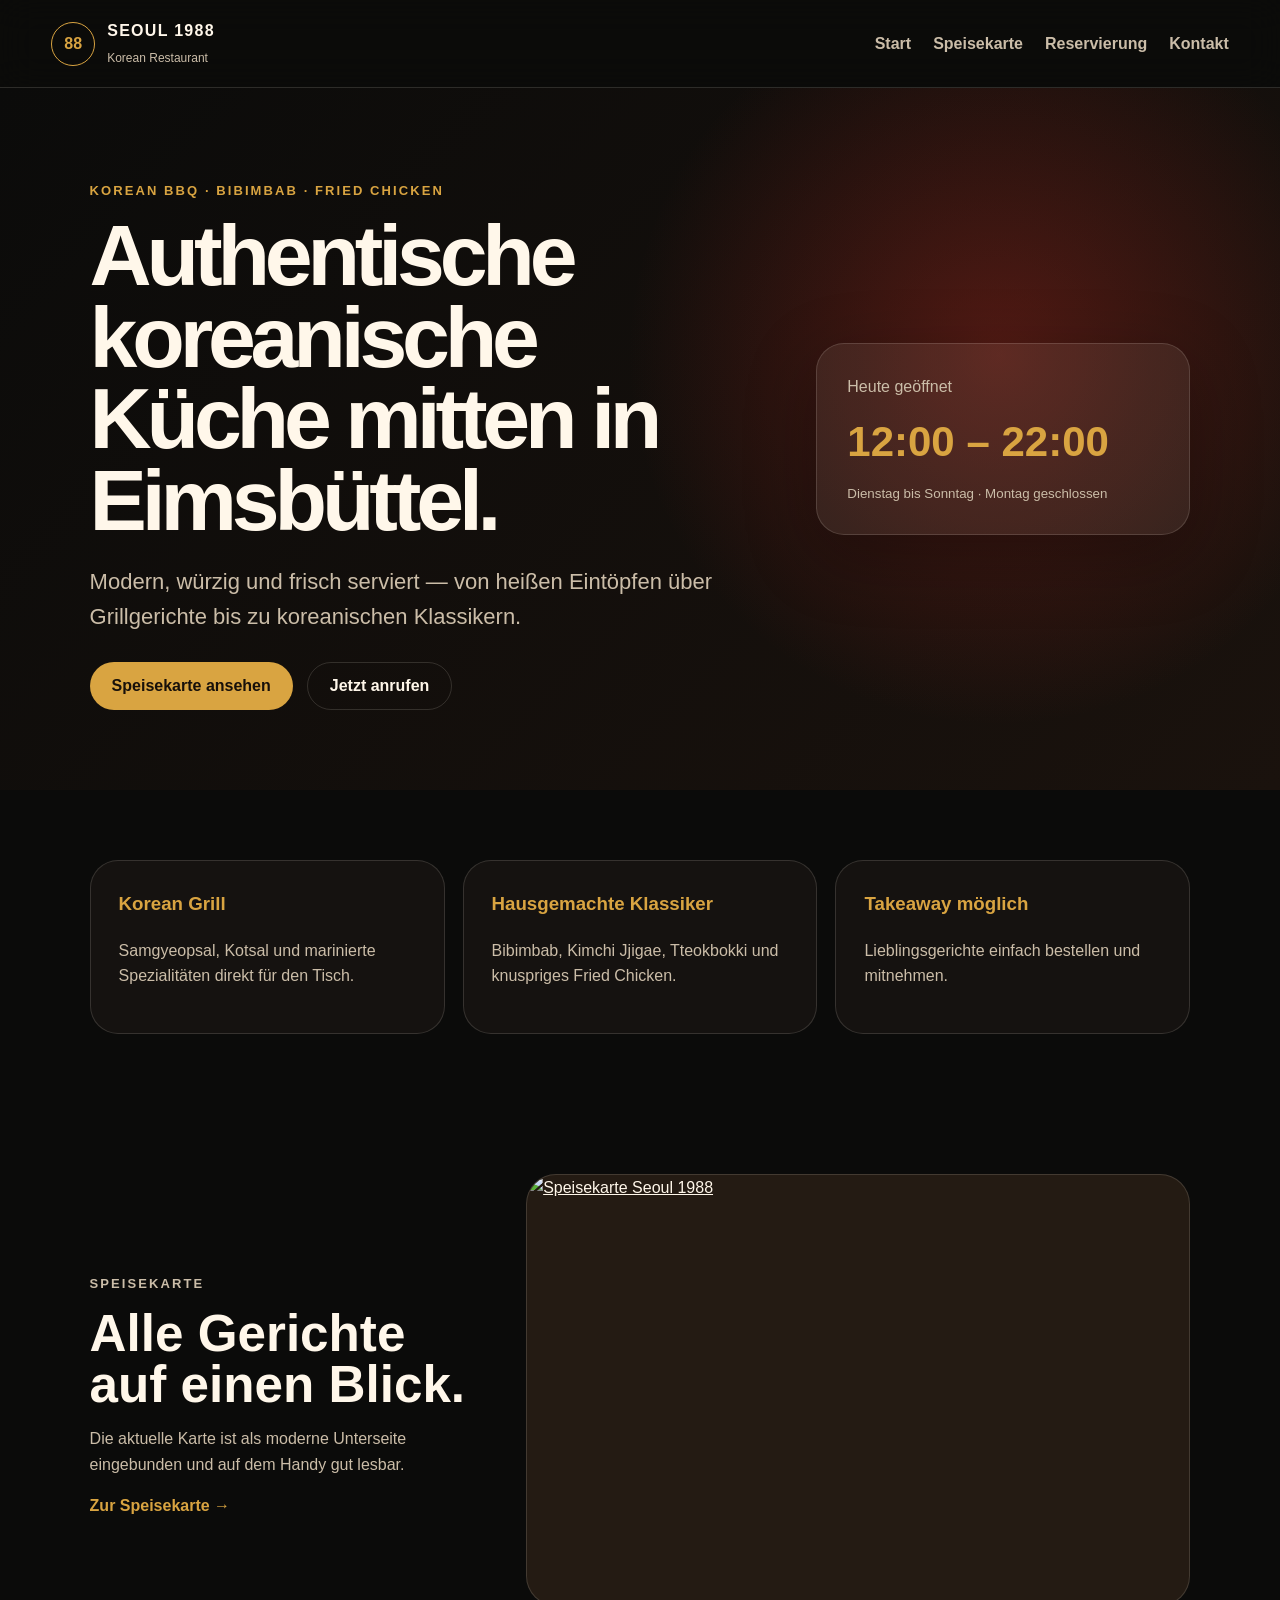
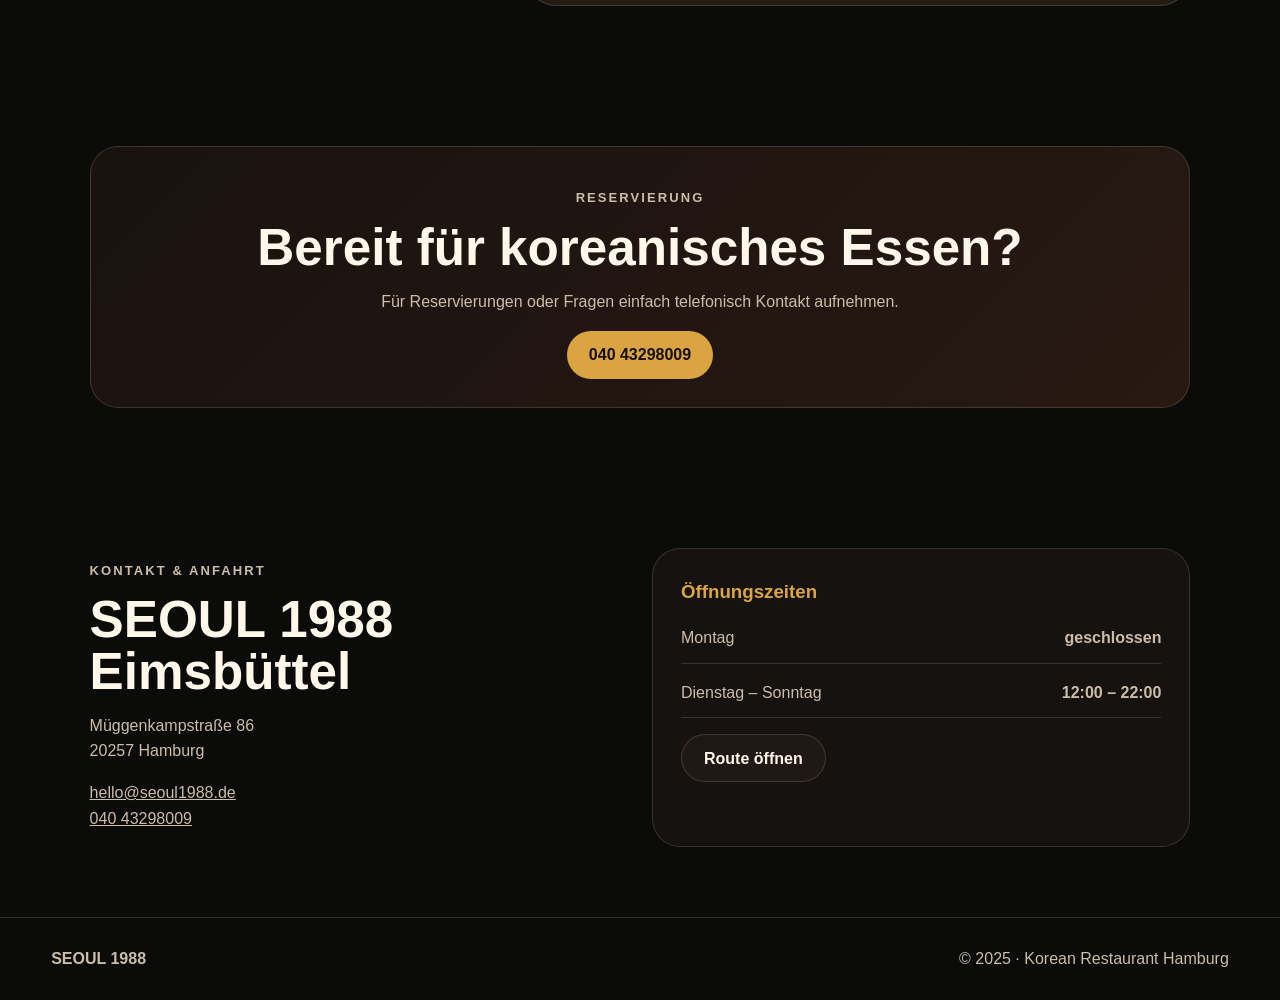
==== commit 076f648c: "Add files via upload" ====
--- a/index.html
+++ b/index.html
@@ -1,506 +1,92 @@
 <!doctype html>
 <html lang="de">
 <head>
-  <meta charset="utf-8">
-  <meta name="viewport" content="width=device-width,initial-scale=1">
-  <title>SEOUL 1988 Eimsbüttel</title>
-  <meta name="description" content="SEOUL 1988 Eimsbüttel – modernes koreanisches Restaurant in Hamburg. Korean BBQ, Bibimbab, Eintöpfe und Chicken.">
-  <link rel="stylesheet" href="style.css">
+  <meta charset="utf-8" />
+  <meta name="viewport" content="width=device-width, initial-scale=1" />
+  <title>SEOUL 1988 Eimsbüttel | Koreanisches Restaurant in Hamburg</title>
+  <meta name="description" content="SEOUL 1988 in Hamburg-Eimsbüttel: Koreanische Küche, Grill, Bibimbab, Chicken und authentische Spezialitäten. Di–So 12:00–22:00 Uhr." />
+  <link rel="stylesheet" href="style.css" />
 </head>
 <body>
-<header class="header">
-  <nav class="nav">
-    <a class="brand" href="index.html"><span class="logo">서울</span><span>SEOUL 1988</span></a>
-    <div class="links">
-      <a href="#speisekarte">Speisekarte</a>
-      <a href="#zeiten">Öffnungszeiten</a>
+  <header class="site-header">
+    <a class="brand" href="index.html" aria-label="SEOUL 1988 Startseite">
+      <span class="brand-mark">88</span>
+      <span><strong>SEOUL 1988</strong><small>Korean Restaurant</small></span>
+    </a>
+    <button class="nav-toggle" aria-label="Menü öffnen">☰</button>
+    <nav class="nav">
+      <a href="index.html">Start</a>
+      <a href="speisekarte.html">Speisekarte</a>
+      <a href="#reservierung">Reservierung</a>
       <a href="#kontakt">Kontakt</a>
-      <a href="tel:015757998582">Anrufen</a>
-    </div>
-  </nav>
-</header>
+    </nav>
+  </header>
 
-<section class="hero">
-  <div class="hero-inner">
-    <div class="kicker">Korean Restaurant · Hamburg Eimsbüttel</div>
-    <h1>Authentische koreanische Küche.</h1>
-    <p>BBQ, Bibimbab, Eintöpfe, Chicken und koreanische Getränke – modern präsentiert für SEOUL 1988.</p>
-    <div class="actions">
-      <a class="btn primary" href="#speisekarte">Speisekarte ansehen</a>
-      <a class="btn secondary" href="tel:015757998582">01575 7998582</a>
-    </div>
-  </div>
-</section>
+  <main>
+    <section class="hero">
+      <div class="hero-content">
+        <p class="eyebrow">Korean BBQ · Bibimbab · Fried Chicken</p>
+        <h1>Authentische koreanische Küche mitten in Eimsbüttel.</h1>
+        <p class="lead">Modern, würzig und frisch serviert — von heißen Eintöpfen über Grillgerichte bis zu koreanischen Klassikern.</p>
+        <div class="hero-actions">
+          <a class="btn primary" href="speisekarte.html">Speisekarte ansehen</a>
+          <a class="btn ghost" href="tel:+494043298009">Jetzt anrufen</a>
+        </div>
+      </div>
+      <div class="hero-card">
+        <span>Heute geöffnet</span>
+        <strong>12:00 – 22:00</strong>
+        <small>Dienstag bis Sonntag · Montag geschlossen</small>
+      </div>
+    </section>
 
-<section class="section" id="zeiten">
-  <div class="info-grid">
-    <div class="info-card"><b>Öffnungszeiten</b><p>Dienstag bis Sonntag<br>12:00 – 22:00 Uhr<br>Montag geschlossen</p></div>
-    <div class="info-card"><b>Adresse</b><p>Müggenkampstraße 86<br>20257 Hamburg · Eimsbüttel</p></div>
-    <div class="info-card"><b>Kontakt</b><p>Telefon: 01575 7998582<br>E-Mail: info@seoul1988.de</p></div>
-  </div>
-</section>
+    <section class="section highlights">
+      <article><h3>Korean Grill</h3><p>Samgyeopsal, Kotsal und marinierte Spezialitäten direkt für den Tisch.</p></article>
+      <article><h3>Hausgemachte Klassiker</h3><p>Bibimbab, Kimchi Jjigae, Tteokbokki und knuspriges Fried Chicken.</p></article>
+      <article><h3>Takeaway möglich</h3><p>Lieblingsgerichte einfach bestellen und mitnehmen.</p></article>
+    </section>
 
-<main class="section" id="speisekarte">
-  <div class="section-title">
-    <h2>Speisekarte</h2>
-    <p>Modernisierte digitale Speisekarte. Preise bitte vor Ort bestätigen, falls sich die Karte ändert.</p>
-  </div>
-  <div class="menu-tabs"><a href="#vorspeisen">Vorspeisen</a><a href="#eintoepfe">Eintöpfe</a><a href="#bibimbab">Bibimbab</a><a href="#chicken">Chicken</a><a href="#grill">Grill</a><a href="#steinplatte">Heißer Steinplatte</a><a href="#getraenke">Getränke</a></div>
-  
-    <section class="menu-section" id="vorspeisen">
-      <div class="menu-heading"><h3>Vorspeisen</h3><span>전채</span></div>
-      <div class="menu-grid">
-        <article class="item">
-          <div class="pic">V1</div>
-          <div>
-            <h4>Tteokbokki</h4>
-            <small>Reiskuchen in scharfer Soße mit Ei</small>
-          </div>
-          <div class="price">10€</div>
-        </article>
-        <article class="item">
-          <div class="pic">V2</div>
-          <div>
-            <h4>Cheese Tteokbokki</h4>
-            <small>Reiskuchen in scharfer Soße mit Ei und Käse</small>
-          </div>
-          <div class="price">11€</div>
-        </article>
-        <article class="item">
-          <div class="pic">V3</div>
-          <div>
-            <h4>Gyeranmari</h4>
-            <small>Omelettscheiben mit Gemüse</small>
-          </div>
-          <div class="price">10€</div>
-        </article>
-        <article class="item">
-          <div class="pic">V4</div>
-          <div>
-            <h4>Cheese Gyeranmari</h4>
-            <small>Omelettscheiben mit Gemüse und Käse</small>
-          </div>
-          <div class="price">11€</div>
-        </article>
-        <article class="item">
-          <div class="pic">V5</div>
-          <div>
-            <h4>Gogi Gunmandu</h4>
-            <small>Frittierte Teigtaschen mit Schweinefleischfüllung</small>
-          </div>
-          <div class="price">9€</div>
-        </article>
-        <article class="item">
-          <div class="pic">V6</div>
-          <div>
-            <h4>Yatsche Gunmandu</h4>
-            <small>Frittierte Teigtaschen mit Gemüsefüllung</small>
-          </div>
-          <div class="price">9€</div>
-        </article>
-        <article class="item">
-          <div class="pic">V7</div>
-          <div>
-            <h4>Haemul Pajeon</h4>
-            <small>Pfannkuchen mit Meeresfrüchten</small>
-          </div>
-          <div class="price">15€</div>
-        </article>
-        <article class="item">
-          <div class="pic">V8</div>
-          <div>
-            <h4>Kimchijeon</h4>
-            <small>Pfannkuchen mit Kimchi und Meeresfrüchten</small>
-          </div>
-          <div class="price">15€</div>
-        </article>
-        <article class="item">
-          <div class="pic">V9</div>
-          <div>
-            <h4>Corn Cheese</h4>
-            <small>Gemüse und Käse mit Mayonnaise</small>
-          </div>
-          <div class="price">9€</div>
-        </article></div>
+    <section class="section split">
+      <div>
+        <p class="eyebrow">Speisekarte</p>
+        <h2>Alle Gerichte auf einen Blick.</h2>
+        <p>Die aktuelle Karte ist als moderne Unterseite eingebunden und auf dem Handy gut lesbar.</p>
+        <a class="text-link" href="speisekarte.html">Zur Speisekarte →</a>
+      </div>
+      <a class="menu-preview" href="speisekarte.html" aria-label="Speisekarte öffnen">
+        <img src="images/speisekarte.jpeg" alt="Speisekarte Seoul 1988" />
+      </a>
     </section>
-    
 
-    <section class="menu-section" id="eintoepfe">
-      <div class="menu-heading"><h3>Eintöpfe</h3><span>inkl. Portion Reis</span></div>
-      <div class="menu-grid">
-        <article class="item">
-          <div class="pic">E1</div>
-          <div>
-            <h4>Seoul Kimchi Jjigae</h4>
-            <small>Eintopf mit Kimchi, Tofu und Schweinerippe</small>
-          </div>
-          <div class="price">15,5€</div>
-        </article>
-        <article class="item">
-          <div class="pic">E2</div>
-          <div>
-            <h4>Chamchi Kimchi Jjigae</h4>
-            <small>Eintopf mit Kimchi, Tofu und Thunfisch</small>
-          </div>
-          <div class="price">16,5€</div>
-        </article>
-        <article class="item">
-          <div class="pic">E3</div>
-          <div>
-            <h4>Spam Kimchi Jjigae</h4>
-            <small>Eintopf mit Kimchi, Tofu und Frühstücksfleisch</small>
-          </div>
-          <div class="price">16,5€</div>
-        </article>
-        <article class="item">
-          <div class="pic">E4</div>
-          <div>
-            <h4>Kkongchi Kimchi Jjigae</h4>
-            <small>Eintopf mit Kimchi, Tofu und Makrele</small>
-          </div>
-          <div class="price">17,5€</div>
-        </article>
-        <article class="item">
-          <div class="pic">E5</div>
-          <div>
-            <h4>Seoul Doenjang Jjigae</h4>
-            <small>Eintopf aus Sojabohnenpaste mit Tofu</small>
-          </div>
-          <div class="price">15,5€</div>
-        </article>
-        <article class="item">
-          <div class="pic">E6</div>
-          <div>
-            <h4>Sogogi Doenjang Jjigae</h4>
-            <small>Eintopf aus Sojabohnenpaste mit Tofu und Rindfleisch</small>
-          </div>
-          <div class="price">16,5€</div>
-        </article>
-        <article class="item">
-          <div class="pic">E7</div>
-          <div>
-            <h4>Haemul Doenjang Jjigae</h4>
-            <small>Eintopf aus Sojabohnenpaste mit Tofu und Meeresfrüchten</small>
-          </div>
-          <div class="price">16,5€</div>
-        </article>
-        <article class="item">
-          <div class="pic">E8</div>
-          <div>
-            <h4>Sundubu Jjigae</h4>
-            <small>Scharfer Eintopf aus weichem Tofu und Meeresfrüchten</small>
-          </div>
-          <div class="price">16€</div>
-        </article>
-        <article class="item">
-          <div class="pic">E9</div>
-          <div>
-            <h4>Gamja Tang</h4>
-            <small>Eintopf mit Kartoffeln und weich gekochtem Schweineknochen</small>
-          </div>
-          <div class="price">17€</div>
-        </article>
-        <article class="item">
-          <div class="pic">E10</div>
-          <div>
-            <h4>Haemul Tang</h4>
-            <small>Eintopf aus Meeresfrüchten, Chinakohl und Gemüse · 2 Portionen</small>
-          </div>
-          <div class="price">40€</div>
-        </article></div>
+    <section class="section" id="reservierung">
+      <div class="reservation-card">
+        <p class="eyebrow">Reservierung</p>
+        <h2>Bereit für koreanisches Essen?</h2>
+        <p>Für Reservierungen oder Fragen einfach telefonisch Kontakt aufnehmen.</p>
+        <a class="btn primary" href="tel:+494043298009">040 43298009</a>
+      </div>
     </section>
-    
 
-    <section class="menu-section" id="bibimbab">
-      <div class="menu-heading"><h3>Bibimbab</h3><span>Reisgerichte</span></div>
-      <div class="menu-grid">
-        <article class="item">
-          <div class="pic">B1</div>
-          <div>
-            <h4>Seoul Bibimbab</h4>
-            <small>Reis mit verschiedenem Gemüse, Ei und Rindfleisch</small>
-          </div>
-          <div class="price">14,5€</div>
-        </article>
-        <article class="item">
-          <div class="pic">B2</div>
-          <div>
-            <h4>Yatsche Bibimbab</h4>
-            <small>Reis mit verschiedenem Gemüse und einem Ei</small>
-          </div>
-          <div class="price">14€</div>
-        </article>
-        <article class="item">
-          <div class="pic">B3</div>
-          <div>
-            <h4>Dubu Bibimbab</h4>
-            <small>Reis mit verschiedenem Gemüse, Ei und Tofu</small>
-          </div>
-          <div class="price">14,5€</div>
-        </article>
-        <article class="item">
-          <div class="pic">B4</div>
-          <div>
-            <h4>Dolsot Bibimbab</h4>
-            <small>Reis mit Gemüse, Ei und Rindfleisch, serviert im heißen Steintopf</small>
-          </div>
-          <div class="price">16,5€</div>
-        </article></div>
+    <section class="section contact" id="kontakt">
+      <div>
+        <p class="eyebrow">Kontakt & Anfahrt</p>
+        <h2>SEOUL 1988 Eimsbüttel</h2>
+        <p>Müggenkampstraße 86<br>20257 Hamburg</p>
+        <p><a href="mailto:hello@seoul1988.de">hello@seoul1988.de</a><br><a href="tel:+494043298009">040 43298009</a></p>
+      </div>
+      <div class="hours">
+        <h3>Öffnungszeiten</h3>
+        <p><span>Montag</span><strong>geschlossen</strong></p>
+        <p><span>Dienstag – Sonntag</span><strong>12:00 – 22:00</strong></p>
+        <a class="btn ghost dark" target="_blank" rel="noopener" href="https://maps.app.goo.gl/7xP1w7P3BfR7PgW5A?g_st=ic">Route öffnen</a>
+      </div>
     </section>
-    
+  </main>
 
-    <section class="menu-section" id="chicken">
-      <div class="menu-heading"><h3>Chicken</h3><span>Frittiertes Hähnchen</span></div>
-      <div class="menu-grid">
-        <article class="item">
-          <div class="pic">C1</div>
-          <div>
-            <h4>Fried Chicken</h4>
-            <small>Frittiertes Hähnchen</small>
-          </div>
-          <div class="price">22€</div>
-        </article>
-        <article class="item">
-          <div class="pic">C2</div>
-          <div>
-            <h4>Yangnyeom Chicken</h4>
-            <small>Frittiertes Hähnchen in süß-scharfer Soße</small>
-          </div>
-          <div class="price">23€</div>
-        </article>
-        <article class="item">
-          <div class="pic">C3</div>
-          <div>
-            <h4>Gandjang Chicken</h4>
-            <small>Frittiertes Hähnchen in Sojasoße</small>
-          </div>
-          <div class="price">23€</div>
-        </article>
-        <article class="item">
-          <div class="pic">C4</div>
-          <div>
-            <h4>Buldak Chicken</h4>
-            <small>Frittiertes Hähnchen Ultra Spicy</small>
-          </div>
-          <div class="price">23€</div>
-        </article>
-        <article class="item">
-          <div class="pic">C5</div>
-          <div>
-            <h4>Halb Halb Chicken</h4>
-            <small>Fried / Yangnyeom / Gandjang / Buldak – zwei Möglichkeiten</small>
-          </div>
-          <div class="price">23€</div>
-        </article></div>
-    </section>
-    
-
-    <section class="menu-section" id="grill">
-      <div class="menu-heading"><h3>Grill</h3><span>2 Portionen</span></div>
-      <div class="menu-grid">
-        <article class="item">
-          <div class="pic">G1</div>
-          <div>
-            <h4>Samgyeopsal</h4>
-            <small>Schweinebauchscheiben</small>
-          </div>
-          <div class="price">36€</div>
-        </article>
-        <article class="item">
-          <div class="pic">G2</div>
-          <div>
-            <h4>Kotsal</h4>
-            <small>Fein geschnittenes Rindersteak</small>
-          </div>
-          <div class="price">54€</div>
-        </article>
-        <article class="item">
-          <div class="pic">G3</div>
-          <div>
-            <h4>Samgyeopsal Kotsal Halb</h4>
-            <small>Halb Samgyeopsal und Halb Kotsal</small>
-          </div>
-          <div class="price">45€</div>
-        </article>
-        <article class="item">
-          <div class="pic">G4</div>
-          <div>
-            <h4>Grill Sobulgogi</h4>
-            <small>Mariniertes Rindfleisch mit Zwiebeln und Pilzen</small>
-          </div>
-          <div class="price">36€</div>
-        </article>
-        <article class="item">
-          <div class="pic">G5</div>
-          <div>
-            <h4>Gandjang Dakgalbi</h4>
-            <small>Würzig mariniertes Hühnerfleisch auf Sojabohnenbasis</small>
-          </div>
-          <div class="price">36€</div>
-        </article>
-        <article class="item">
-          <div class="pic">G6</div>
-          <div>
-            <h4>Gochujang Dakgalbi</h4>
-            <small>Knochenloses Hähnchen in hausgemachter scharfer Soße</small>
-          </div>
-          <div class="price">36€</div>
-        </article></div>
-    </section>
-    
-
-    <section class="menu-section" id="steinplatte">
-      <div class="menu-heading"><h3>Heißer Steinplatte</h3><span>inkl. Portion Reis</span></div>
-      <div class="menu-grid">
-        <article class="item">
-          <div class="pic">H1</div>
-          <div>
-            <h4>Djeyuk Bokkum</h4>
-            <small>Scharf mariniertes Schweinefleisch mit Gemüse</small>
-          </div>
-          <div class="price">18€</div>
-        </article>
-        <article class="item">
-          <div class="pic">H2</div>
-          <div>
-            <h4>Odjingeo Bokkum</h4>
-            <small>Scharf marinierter Tintenfisch mit Gemüse</small>
-          </div>
-          <div class="price">18€</div>
-        </article>
-        <article class="item">
-          <div class="pic">H3</div>
-          <div>
-            <h4>Dwaeji Bulgogi Bokkum</h4>
-            <small>In Sesamöl mariniertes Schweinefleisch mit Gemüse</small>
-          </div>
-          <div class="price">20€</div>
-        </article>
-        <article class="item">
-          <div class="pic">H4</div>
-          <div>
-            <h4>Tofu Bokkum</h4>
-            <small>Scharf mariniertes Tofu mit verschiedenem Gemüse</small>
-          </div>
-          <div class="price">17€</div>
-        </article></div>
-    </section>
-    
-
-    <section class="menu-section" id="getraenke">
-      <div class="menu-heading"><h3>Getränke</h3><span>Auswahl</span></div>
-      <div class="menu-grid">
-        <article class="item">
-          <div class="pic">W1</div>
-          <div>
-            <h4>Seoul Kaffee</h4>
-            <small>Koreanischer Kaffee</small>
-          </div>
-          <div class="price">0,15L · 3,2€</div>
-        </article>
-        <article class="item">
-          <div class="pic">W2</div>
-          <div>
-            <h4>Yudjacha</h4>
-            <small>Honig-Zitronen-Tee</small>
-          </div>
-          <div class="price">0,2L · 3,8€</div>
-        </article>
-        <article class="item">
-          <div class="pic">W3</div>
-          <div>
-            <h4>Saenggangcha</h4>
-            <small>Ingwertee</small>
-          </div>
-          <div class="price">0,2L · 3,8€</div>
-        </article>
-        <article class="item">
-          <div class="pic">W4</div>
-          <div>
-            <h4>Americano</h4>
-            <small>Kaffee</small>
-          </div>
-          <div class="price">0,2L · 2,8€</div>
-        </article>
-        <article class="item">
-          <div class="pic">K1</div>
-          <div>
-            <h4>Cola / Zero / Sprite / Fanta</h4>
-            <small>Softdrinks</small>
-          </div>
-          <div class="price">0,2L · 2,7€ / 0,4L · 4,0€</div>
-        </article>
-        <article class="item">
-          <div class="pic">K2</div>
-          <div>
-            <h4>Apfelsaft / Orangensaft</h4>
-            <small>Säfte</small>
-          </div>
-          <div class="price">0,2L · 3,5€ / 0,4L · 4,9€</div>
-        </article>
-        <article class="item">
-          <div class="pic">K3</div>
-          <div>
-            <h4>Aloe Vera</h4>
-            <small>Erfrischungsgetränk</small>
-          </div>
-          <div class="price">0,2L · 3,2€</div>
-        </article>
-        <article class="item">
-          <div class="pic">K4</div>
-          <div>
-            <h4>Mineralwasser</h4>
-            <small>Still / Sprudel</small>
-          </div>
-          <div class="price">0,25L · 2,8€ / 0,75L · 6,9€</div>
-        </article>
-        <article class="item">
-          <div class="pic">A1</div>
-          <div>
-            <h4>Soju Original</h4>
-            <small>Koreanischer Schnaps</small>
-          </div>
-          <div class="price">4cl · 3,5€ / 0,2L · 12€</div>
-        </article>
-        <article class="item">
-          <div class="pic">A2</div>
-          <div>
-            <h4>Frucht Soju</h4>
-            <small>Koreanischer Frucht-Schnaps</small>
-          </div>
-          <div class="price">0,2L · 13€</div>
-        </article>
-        <article class="item">
-          <div class="pic">A3</div>
-          <div>
-            <h4>Makgeolli</h4>
-            <small>Koreanischer Reiswein</small>
-          </div>
-          <div class="price">0,75L · 9,5€</div>
-        </article></div>
-    </section>
-    
-  <div class="note">
-    <b>Hinweis:</b> Die Karte wurde aus dem bereitgestellten Foto digitalisiert. Einzelne Beschreibungen oder Preise sollten vor Veröffentlichung final geprüft werden.
-  </div>
-</main>
-
-<section class="section">
-  <div class="section-title">
-    <h2>Originalkarte</h2>
-    <p>Zusätzlich ist das Originalfoto eingebunden, damit Gäste die komplette Karte sehen können.</p>
-  </div>
-  <div class="original">
-    <img src="images/speisekarte-original.jpeg" alt="Original Speisekarte SEOUL 1988">
-  </div>
-</section>
-
-<footer class="footer" id="kontakt">
-  <div class="footer-inner">
-    <div>© 2026 SEOUL 1988 Eimsbüttel</div>
-    <div>Müggenkampstraße 86 · Hamburg · Tel. 01575 7998582</div>
-  </div>
-</footer>
-<script src="script.js"></script>
+  <footer>
+    <strong>SEOUL 1988</strong>
+    <span>© 2025 · Korean Restaurant Hamburg</span>
+  </footer>
+  <script src="script.js"></script>
 </body>
 </html>
--- a/style.css
+++ b/style.css
@@ -1,65 +1 @@
-
-:root{
-  --dark:#211815;
-  --black:#0f0907;
-  --cream:#fff7ec;
-  --paper:#fbefe0;
-  --red:#d83a2e;
-  --gold:#c89b5a;
-  --muted:#7b6b60;
-  --line:#ead8bf;
-}
-*{box-sizing:border-box}
-html{scroll-behavior:smooth}
-body{margin:0;font-family:-apple-system,BlinkMacSystemFont,"Segoe UI",Roboto,Arial,sans-serif;background:var(--cream);color:var(--dark)}
-a{text-decoration:none;color:inherit}
-.header{position:sticky;top:0;z-index:20;background:rgba(33,24,21,.97);color:#fff;box-shadow:0 8px 28px rgba(0,0,0,.2)}
-.nav{max-width:1180px;margin:auto;padding:16px 22px;display:flex;align-items:center;justify-content:space-between;gap:20px}
-.brand{display:flex;align-items:center;gap:14px;font-weight:950;letter-spacing:.04em;font-size:26px}
-.logo{width:54px;height:54px;border-radius:50%;background:var(--red);display:grid;place-items:center;font-weight:950;font-size:21px}
-.links{display:flex;align-items:center;gap:20px;font-weight:800}
-.links a{opacity:.92}.links a:hover{color:var(--gold);opacity:1}
-.hero{background:linear-gradient(120deg,rgba(15,9,7,.93),rgba(15,9,7,.62)),radial-gradient(circle at 78% 30%,#8e2c23,transparent 34%);color:#fff}
-.hero-inner{max-width:1180px;margin:auto;padding:92px 22px 82px}
-.kicker{color:var(--gold);font-weight:900;letter-spacing:.18em;text-transform:uppercase;font-size:14px}
-h1{font-size:clamp(42px,8vw,86px);line-height:.95;margin:16px 0 18px;font-weight:1000}
-.hero p{font-size:clamp(18px,3vw,24px);line-height:1.55;max-width:760px;color:#f2e8dd}
-.actions{display:flex;flex-wrap:wrap;gap:14px;margin-top:30px}
-.btn{display:inline-flex;align-items:center;justify-content:center;border-radius:999px;padding:14px 22px;font-weight:950}
-.btn.primary{background:var(--red);color:#fff}
-.btn.secondary{border:1px solid rgba(255,255,255,.35);color:#fff}
-.section{max-width:1180px;margin:auto;padding:64px 22px}
-.section-title{text-align:center;margin-bottom:34px}
-.section-title h2{font-size:clamp(34px,6vw,58px);margin:0 0 12px;font-weight:1000}
-.section-title p{font-size:18px;color:var(--muted);line-height:1.6;margin:0 auto;max-width:720px}
-.info-grid{display:grid;grid-template-columns:repeat(3,1fr);gap:18px}
-.info-card{background:#fff;border:1px solid var(--line);border-radius:26px;padding:26px;box-shadow:0 18px 44px rgba(40,20,10,.08)}
-.info-card b{display:block;font-size:20px;margin-bottom:8px}
-.info-card p{margin:0;color:var(--muted);line-height:1.55}
-.menu-tabs{display:flex;flex-wrap:wrap;justify-content:center;gap:10px;margin:30px 0 34px}
-.menu-tabs a{padding:10px 15px;border-radius:999px;background:#fff;border:1px solid var(--line);font-weight:850;color:var(--dark)}
-.menu-tabs a:hover{background:var(--dark);color:#fff}
-.menu-section{margin:42px 0}
-.menu-heading{display:flex;align-items:end;justify-content:space-between;gap:14px;border-bottom:2px solid var(--dark);padding-bottom:12px;margin-bottom:18px}
-.menu-heading h3{font-size:30px;margin:0;font-weight:1000}
-.menu-heading span{color:var(--muted);font-weight:800}
-.menu-grid{display:grid;grid-template-columns:repeat(2,1fr);gap:16px}
-.item{background:#fff;border:1px solid var(--line);border-radius:22px;padding:17px;display:grid;grid-template-columns:58px 1fr auto;gap:14px;align-items:start;box-shadow:0 12px 30px rgba(40,20,10,.06)}
-.pic{width:58px;height:58px;border-radius:18px;background:linear-gradient(135deg,#b9362d,#f1b25a);display:grid;place-items:center;color:#fff;font-weight:1000}
-.item h4{margin:0 0 5px;font-size:17px}
-.item small{display:block;color:#8a7b70;line-height:1.35}
-.price{font-weight:1000;color:var(--red);white-space:nowrap}
-.note{background:var(--paper);border:1px solid var(--line);border-radius:24px;padding:22px;color:var(--muted);line-height:1.6}
-.original{background:#fff;border:1px solid var(--line);border-radius:28px;padding:12px;box-shadow:0 18px 44px rgba(40,20,10,.08)}
-.original img{width:100%;border-radius:20px;display:block}
-.footer{background:var(--black);color:#d8c8b8;padding:40px 22px;margin-top:40px}
-.footer-inner{max-width:1180px;margin:auto;display:flex;justify-content:space-between;gap:20px;flex-wrap:wrap}
-@media(max-width:800px){
-  .links{display:none}
-  .brand{font-size:22px}
-  .logo{width:48px;height:48px}
-  .info-grid,.menu-grid{grid-template-columns:1fr}
-  .item{grid-template-columns:50px 1fr auto;padding:14px}
-  .pic{width:50px;height:50px;border-radius:15px}
-  .section{padding:48px 18px}
-}
+:root{--bg:#0b0b0a;--panel:#151210;--text:#fff7ea;--muted:#cbbda8;--gold:#d9a441;--red:#b72b20;--line:rgba(255,247,234,.14)}*{box-sizing:border-box}html{scroll-behavior:smooth}body{margin:0;font-family:-apple-system,BlinkMacSystemFont,"Segoe UI",Roboto,Arial,sans-serif;background:var(--bg);color:var(--text);line-height:1.6}a{color:inherit}.site-header{position:sticky;top:0;z-index:20;display:flex;align-items:center;justify-content:space-between;gap:24px;padding:18px clamp(18px,4vw,56px);background:rgba(11,11,10,.82);backdrop-filter:blur(18px);border-bottom:1px solid var(--line)}.brand{display:flex;align-items:center;gap:12px;text-decoration:none}.brand-mark{display:grid;place-items:center;width:44px;height:44px;border:1px solid var(--gold);border-radius:50%;color:var(--gold);font-weight:900}.brand strong{display:block;letter-spacing:.08em}.brand small{color:var(--muted);font-size:12px}.nav{display:flex;gap:22px;align-items:center}.nav a{text-decoration:none;color:var(--muted);font-weight:700}.nav a:hover,.nav .active{color:var(--gold)}.nav-toggle{display:none;background:none;border:1px solid var(--line);color:var(--text);border-radius:10px;font-size:22px;padding:8px 11px}.hero{min-height:78vh;display:grid;grid-template-columns:1.3fr .7fr;align-items:center;gap:32px;padding:80px clamp(18px,7vw,100px);background:radial-gradient(circle at 78% 38%,rgba(183,43,32,.38),transparent 34%),linear-gradient(135deg,#0b0b0a,#1a120d)}.eyebrow{color:var(--gold);text-transform:uppercase;letter-spacing:.16em;font-size:13px;font-weight:900}.hero h1,.page-title h1{font-size:clamp(42px,7vw,86px);line-height:.95;margin:12px 0 20px;letter-spacing:-.06em}.lead{max-width:660px;color:var(--muted);font-size:clamp(18px,2vw,22px)}.hero-actions{display:flex;gap:14px;flex-wrap:wrap;margin-top:28px}.centered{justify-content:center}.btn{display:inline-flex;align-items:center;justify-content:center;min-height:48px;padding:0 22px;border-radius:999px;text-decoration:none;font-weight:900}.primary{background:var(--gold);color:#17100a}.ghost{border:1px solid var(--line);color:var(--text)}.ghost.dark{background:#201814}.hero-card{padding:30px;border:1px solid var(--line);border-radius:28px;background:rgba(255,247,234,.07);box-shadow:0 20px 70px rgba(0,0,0,.3)}.hero-card span,.hero-card small{display:block;color:var(--muted)}.hero-card strong{display:block;font-size:42px;color:var(--gold);margin:8px 0}.section{padding:70px clamp(18px,7vw,100px)}.highlights{display:grid;grid-template-columns:repeat(3,1fr);gap:18px}.highlights article,.reservation-card,.hours{background:var(--panel);border:1px solid var(--line);border-radius:28px;padding:28px}.highlights h3,.hours h3{margin-top:0;color:var(--gold)}.highlights p,.split p,.reservation-card p,.contact p,.page-title p{color:var(--muted)}.split{display:grid;grid-template-columns:.75fr 1.25fr;gap:38px;align-items:center}.split h2,.reservation-card h2,.contact h2{font-size:clamp(30px,4vw,54px);line-height:1;margin:10px 0 16px}.text-link{color:var(--gold);font-weight:900;text-decoration:none}.menu-preview{display:block;overflow:hidden;border-radius:30px;border:1px solid var(--line);background:#241b13}.menu-preview img{width:100%;height:430px;object-fit:cover;display:block;transition:.5s}.menu-preview:hover img{transform:scale(1.03)}.reservation-card{text-align:center;background:linear-gradient(135deg,#19120f,#281912)}.contact{display:grid;grid-template-columns:1fr 1fr;gap:24px}.hours p{display:flex;justify-content:space-between;gap:12px;border-bottom:1px solid var(--line);padding-bottom:12px}.hours span{color:var(--muted)}footer{display:flex;justify-content:space-between;gap:16px;padding:28px clamp(18px,4vw,56px);border-top:1px solid var(--line);color:var(--muted)}.page-title{text-align:center;padding:70px 18px 34px;background:linear-gradient(135deg,#0b0b0a,#1b120d)}.menu-image-wrap{padding:24px clamp(12px,4vw,56px) 70px}.menu-image-wrap img{display:block;width:100%;max-width:1400px;margin:0 auto;border-radius:18px;border:1px solid var(--line);box-shadow:0 20px 70px rgba(0,0,0,.45);background:#eadfca}@media(max-width:800px){.nav-toggle{display:block}.nav{display:none;position:absolute;top:74px;left:18px;right:18px;flex-direction:column;align-items:flex-start;padding:18px;background:#151210;border:1px solid var(--line);border-radius:18px}.nav.open{display:flex}.hero{grid-template-columns:1fr;min-height:auto;padding-top:52px}.highlights,.split,.contact{grid-template-columns:1fr}.hero-card strong{font-size:34px}.menu-preview img{height:260px}footer{flex-direction:column}.site-header{padding:14px 18px}.menu-image-wrap{overflow-x:auto}.menu-image-wrap img{min-width:850px}}
